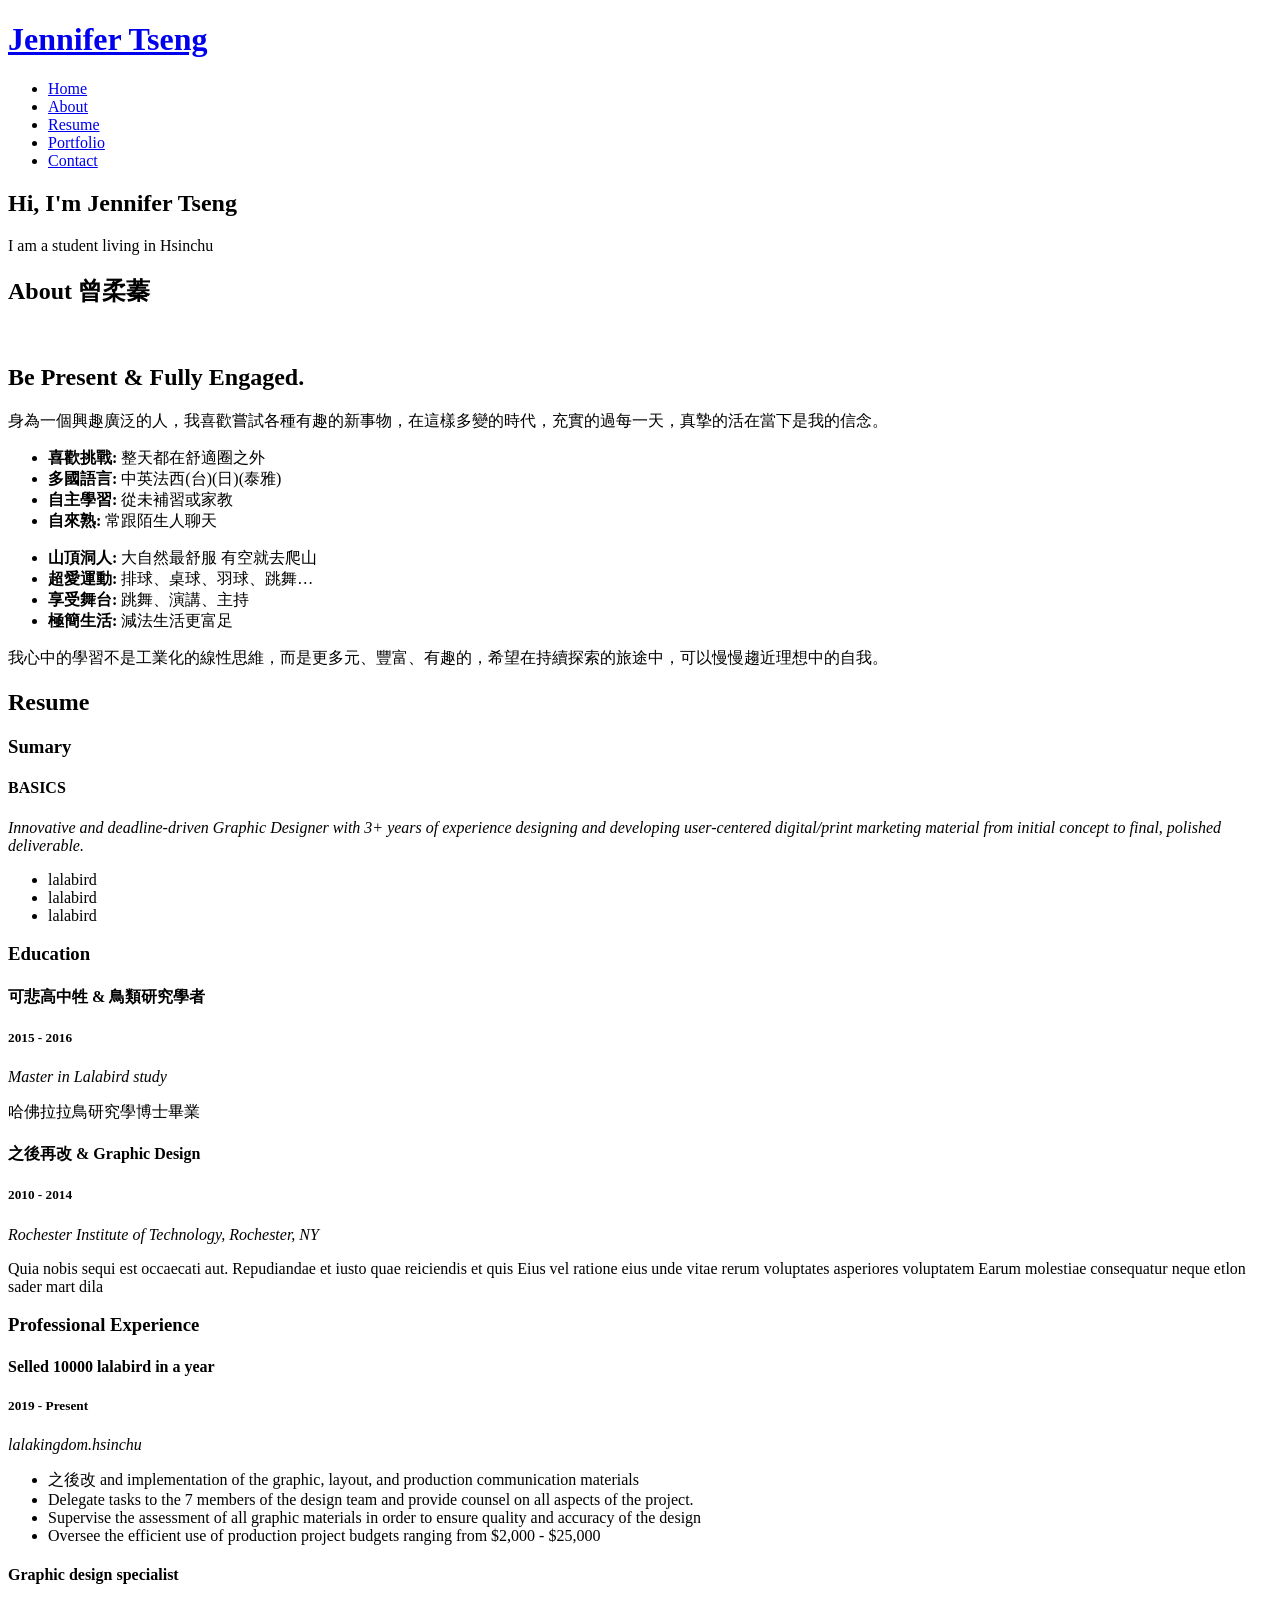
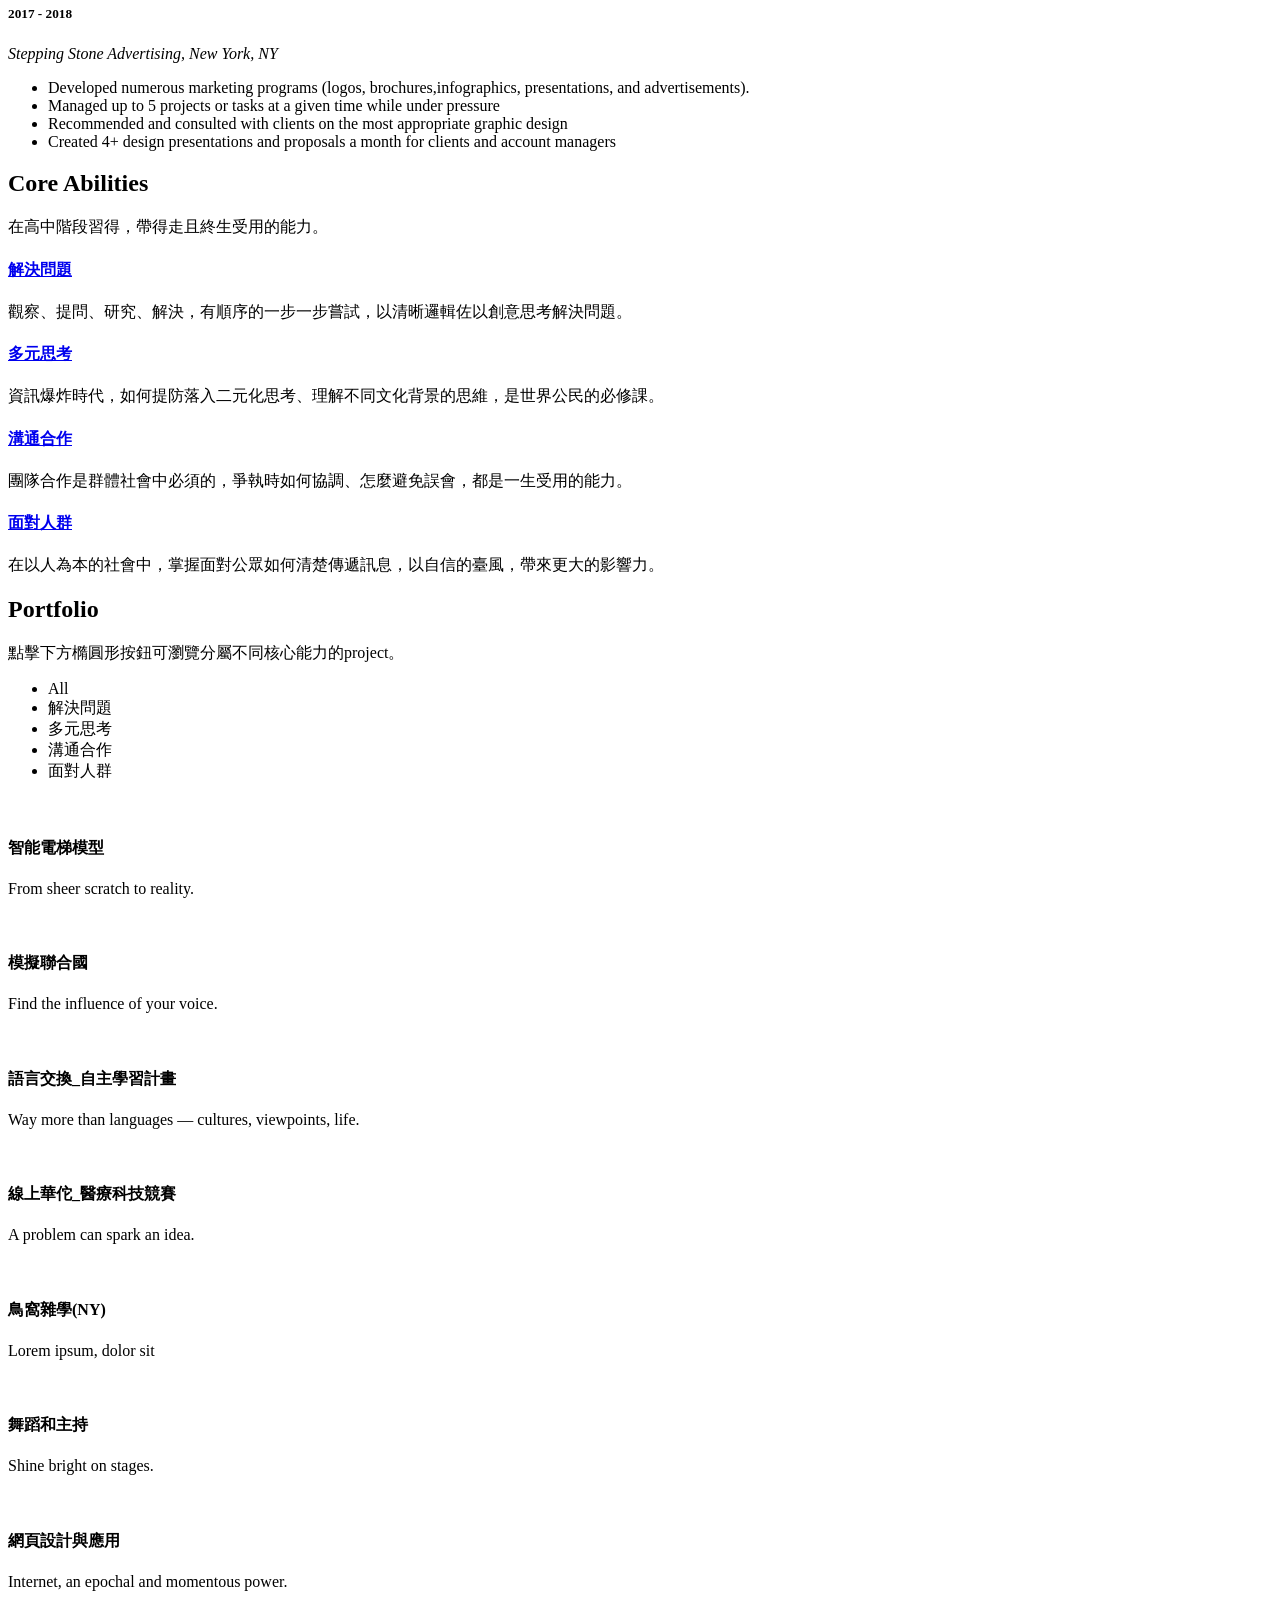
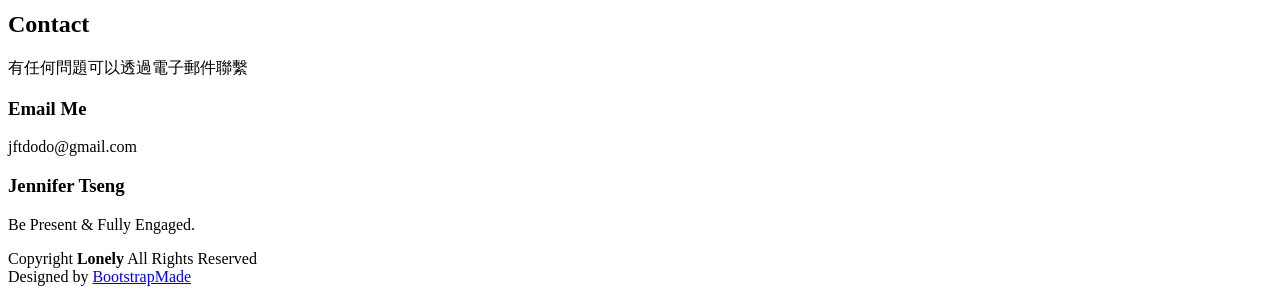
==== jennifer_personal_website/index.html @ ea2605cb "Add files via upload" ====
<!DOCTYPE html>
<html lang="en">

<head>
  <meta charset="utf-8">
  <meta content="width=device-width, initial-scale=1.0" name="viewport">
  <title>Jennifer's Personal Website</title>
  <meta name="description" content="">
  <meta name="keywords" content="">

  <!-- Favicons -->
  <link href="assets/img/favicon.png" rel="icon">
  <link href="assets/img/apple-touch-icon.png" rel="apple-touch-icon">

  <!-- Fonts -->
  <link href="https://fonts.googleapis.com" rel="precon之後改t">
  <link href="https://fonts.gstatic.com" rel="precon之後改t" crossorigin>
  <link href="https://fonts.googleapis.com/css2?family=Roboto:ital,wght@0,100;0,300;0,400;0,500;0,700;0,900;1,100;1,300;1,400;1,500;1,700;1,900&family=Poppins:ital,wght@0,100;0,200;0,300;0,400;0,500;0,600;0,700;0,800;0,900;1,100;1,200;1,300;1,400;1,500;1,600;1,700;1,800;1,900&family=Playfair+Display:ital,wght@0,400;0,500;0,600;0,700;0,800;0,900;1,400;1,500;1,600;1,700;1,800;1,900&display=swap" rel="stylesheet">

  <!-- Vendor CSS Files -->
  <link href="assets/vendor/bootstrap/css/bootstrap.min.css" rel="stylesheet">
  <link href="assets/vendor/bootstrap-icons/bootstrap-icons.css" rel="stylesheet">
  <link href="assets/vendor/aos/aos.css" rel="stylesheet">
  <link href="assets/vendor/glightbox/css/glightbox.min.css" rel="stylesheet">
  <link href="assets/vendor/swiper/swiper-bundle.min.css" rel="stylesheet">

  <!-- Main CSS File -->
  <link href="assets/css/main.css" rel="stylesheet">

  <!-- =======================================================
  * Template Name: Lonely
  * Template URL: https://bootstrapmade.com/free-html-bootstrap-template-lonely/
  * Updated: Aug 07 2024 with Bootstrap v5.3.3
  * Author: BootstrapMade.com
  * License: https://bootstrapmade.com/license/
  ======================================================== -->
</head>

<body class="index-page">

  <header id="header" class="header d-flex align-items-center sticky-top">
    <div class="container-fluid container-xl position-relative d-flex align-items-center justify-content-between">

      <a href="index.html" class="logo d-flex align-items-center">
        <!-- Uncomment the line below if you also wish to use an image logo -->
        <!-- <img src="assets/img/logo.png" alt=""> -->
        <h1 class="sitename">Jennifer Tseng</h1>
      </a>

      <nav id="navmenu" class="navmenu">
        <ul>
          <li><a href="#hero" class="active">Home</a></li>
          <li><a href="#about">About</a></li>
          <li><a href="#resume">Resume</a></li>
          <li><a href="#portfolio">Portfolio</a></li>
          <li><a href="#contact">Contact</a></li>
        </ul>
        <i class="mobile-nav-toggle d-xl-none bi bi-list"></i>
      </nav>

    </div>
  </header>

  <main class="main">

    <!-- Hero Section -->
    <section id="hero" class="hero section dark-background">

      <div class="container text-center" data-aos="fade-up" data-aos-delay="100">
        <h2>Hi, I'm Jennifer Tseng</h2>
        <p>I am a student living in Hsinchu<br></p>
        <a href="#about" class="btn-scroll" title="Scroll Down"><i class="bi bi-chevron-down"></i></a>
      </div>

    </section><!-- /Hero Section -->

    <!-- About Section -->
    <section id="about" class="about section">

      <!-- Section Title -->
      <div class="container section-title" data-aos="fade-up">
        <h2>About 曾柔蓁</h2>
      </div><!-- End Section Title -->

      <div class="container" data-aos="fade-up" data-aos-delay="100">

        <div class="row gy-4 justify-content-center">
          <div class="col-lg-4">
            <img src="assets\img\dance.jpg" class="img-fluid" alt="">
          </div>
          <div class="col-lg-8 content">
            <h2>Be Present &amp; Fully Engaged.</h2>
            <p class="fst-italic py-3">
              身為一個興趣廣泛的人，我喜歡嘗試各種有趣的新事物，在這樣多變的時代，充實的過每一天，真摯的活在當下是我的信念。
            </p>
            <div class="row">
              <div class="col-lg-6">
                <ul>
                  <li><i class="bi bi-chevron-right"></i> <strong>喜歡挑戰:</strong> <span>整天都在舒適圈之外</span></li>
                  <li><i class="bi bi-chevron-right"></i> <strong>多國語言:</strong> <span>中英法西(台)(日)(泰雅)</span></li>
                  <li><i class="bi bi-chevron-right"></i> <strong>自主學習:</strong> <span>從未補習或家教</span></li>
                  <li><i class="bi bi-chevron-right"></i> <strong>自來熟:</strong> <span>常跟陌生人聊天</span></li>
                </ul>
              </div>
              <div class="col-lg-6">
                <ul>
                  <li><i class="bi bi-chevron-right"></i> <strong>山頂洞人:</strong> <span>大自然最舒服 有空就去爬山</span></li>
                  <li><i class="bi bi-chevron-right"></i> <strong>超愛運動:</strong> <span>排球、桌球、羽球、跳舞…</span></li>
                  <li><i class="bi bi-chevron-right"></i> <strong>享受舞台:</strong> <span>跳舞、演講、主持</span></li>
                  <li><i class="bi bi-chevron-right"></i> <strong>極簡生活:</strong> <span>減法生活更富足</span></li>
                </ul>
              </div>
            </div>
            <p class="py-3">
              我心中的學習不是工業化的線性思維，而是更多元、豐富、有趣的，希望在持續探索的旅途中，可以慢慢趨近理想中的自我。
            </p>
          </div>
        </div>

      </div>

    </section><!-- /About Section -->

       
    <!-- Resume Section -->
    <section id="resume" class="resume section light-background">

      <!-- Section Title -->
      <div class="container section-title" data-aos="fade-up">
        <h2>Resume</h2>
      </div><!-- End Section Title -->

      <div class="container">

        <div class="row">

          <div class="col-lg-6" data-aos="fade-up" data-aos-delay="100">
            <h3 class="resume-title">Sumary</h3>

            <div class="resume-item pb-0">
              <h4>BASICS</h4>
              <p><em>Innovative and deadline-driven Graphic Designer with 3+ years of experience designing and developing user-centered digital/print marketing material from initial concept to final, polished deliverable.</em></p>
              <ul>
                <li>lalabird</li>
                <li>lalabird</li>
                <li>lalabird</li>
              </ul>
            </div><!-- Edn Resume Item -->

            <h3 class="resume-title">Education</h3>
            <div class="resume-item">
              <h4>可悲高中牲 &amp; 鳥類研究學者</h4>
              <h5>2015 - 2016</h5>
              <p><em>Master in Lalabird study</em></p>
              <p>哈佛拉拉鳥研究學博士畢業</p>
            </div><!-- Edn Resume Item -->

            <div class="resume-item">
              <h4>之後再改 &amp; Graphic Design</h4>
              <h5>2010 - 2014</h5>
              <p><em>Rochester Institute of Technology, Rochester, NY</em></p>
              <p>Quia nobis sequi est occaecati aut. Repudiandae et iusto quae reiciendis et quis Eius vel ratione eius unde vitae rerum voluptates asperiores voluptatem Earum molestiae consequatur neque etlon sader mart dila</p>
            </div><!-- Edn Resume Item -->

          </div>

          <div class="col-lg-6" data-aos="fade-up" data-aos-delay="200">
            <h3 class="resume-title">Professional Experience</h3>
            <div class="resume-item">
              <h4>Selled 10000 lalabird in a year</h4>
              <h5>2019 - Present</h5>
              <p><em>lalakingdom.hsinchu </em></p>
              <ul>
                <li>之後改 and implementation of the graphic, layout, and production communication materials</li>
                <li>Delegate tasks to the 7 members of the design team and provide counsel on all aspects of the project. </li>
                <li>Supervise the assessment of all graphic materials in order to ensure quality and accuracy of the design</li>
                <li>Oversee the efficient use of production project budgets ranging from $2,000 - $25,000</li>
              </ul>
            </div><!-- Edn Resume Item -->

            <div class="resume-item">
              <h4>Graphic design specialist</h4>
              <h5>2017 - 2018</h5>
              <p><em>Stepping Stone Advertising, New York, NY</em></p>
              <ul>
                <li>Developed numerous marketing programs (logos, brochures,infographics, presentations, and advertisements).</li>
                <li>Managed up to 5 projects or tasks at a given time while under pressure</li>
                <li>Recommended and consulted with clients on the most appropriate graphic design</li>
                <li>Created 4+ design presentations and proposals a month for clients and account managers</li>
              </ul>
            </div><!-- Edn Resume Item -->

          </div>

        </div>

      </div>

    </section><!-- /Resume Section -->

    <!-- Services Section -->
    <section id="services" class="services section">

      <!-- Section Title -->
      <div class="container section-title" data-aos="fade-up">
        <h2>Core Abilities</h2>
        <p>在高中階段習得，帶得走且終生受用的能力。</p>
      </div><!-- End Section Title -->

      <div class="container">

        <div class="row gy-4">

		  <div class="col-xl-3 col-md-6 d-flex" data-aos="fade-up" data-aos-delay="100">
            <div class="service-item position-relative">
              <div class="icon"><i class="bi bi-activity icon"></i></div>
              <h4 class="stretched-link"><a href="#" class="stretched-link">解決問題</a></h4>
              <p>觀察、提問、研究、解決，有順序的一步一步嘗試，以清晰邏輯佐以創意思考解決問題。</p>
            </div>
          </div><!-- End Service Item -->

          <div class="col-xl-3 col-md-6 d-flex" data-aos="fade-up" data-aos-delay="200">
            <div class="service-item position-relative">
              <div class="icon"><i class="bi bi-bounding-box-circles icon"></i></div>
              <h4 class="stretched-link"><a href="#" class="stretched-link">多元思考</a></h4>
              <p>資訊爆炸時代，如何提防落入二元化思考、理解不同文化背景的思維，是世界公民的必修課。</p>
            </div>
          </div><!-- End Service Item -->

          <div class="col-xl-3 col-md-6 d-flex" data-aos="fade-up" data-aos-delay="300">
            <div class="service-item position-relative">
              <div class="icon"><i class="bi bi-calendar4-week icon"></i></div>
              <h4 class="stretched-link"><a href="#" class="stretched-link">溝通合作</a></h4>
              <p>團隊合作是群體社會中必須的，爭執時如何協調、怎麼避免誤會，都是一生受用的能力。</p>
            </div>
          </div><!-- End Service Item -->

          <div class="col-xl-3 col-md-6 d-flex" data-aos="fade-up" data-aos-delay="400">
            <div class="service-item position-relative">
              <div class="icon"><i class="bi bi-broadcast icon"></i></div>
              <h4 class="stretched-link"><a href="#" class="stretched-link">面對人群</a></h4>
              <p>在以人為本的社會中，掌握面對公眾如何清楚傳遞訊息，以自信的臺風，帶來更大的影響力。</p>
            </div>
          </div><!-- End Service Item -->

        </div>

      </div>

    </section><!-- /Services Section -->

    <!-- Portfolio Section -->
    <section id="portfolio" class="portfolio section light-background">

      <!-- Section Title -->
      <div class="container section-title" data-aos="fade-up">
        <h2>Portfolio</h2>
        <p>點擊下方橢圓形按鈕可瀏覽分屬不同核心能力的project。</p>
      </div><!-- End Section Title -->

      <div class="container">

        <div class="isotope-layout" data-default-filter="*" data-layout="masonry" data-sort="original-order">

          <ul class="portfolio-filters isotope-filters" data-aos="fade-up" data-aos-delay="100">
            <li data-filter="*" class="filter-active">All</li>
            <li data-filter=".filter-problemsolving">解決問題</li>
            <li data-filter=".filter-think">多元思考</li>
            <li data-filter=".filter-teamwork">溝通合作</li>
			<li data-filter=".filter-public">面對人群</li>
          </ul><!-- End Portfolio Filters -->

          <div class="row gy-4 isotope-container" data-aos="fade-up" data-aos-delay="200">

            <div class="col-lg-4 col-md-6 portfolio-item isotope-item filter-problemsolving ">
              <img src="assets/img/portfolio/elevatorgrouppic.jpg" class="img-fluid" alt="">
              <div class="portfolio-info">
                <h4>智能電梯模型</h4>
                <p>From sheer scratch to reality.</p>
                <!--<a href="assets/img/portfolio/elevatorgrouppic.jpg" title="App 1" data-gallery="portfolio-gallery-app" class="glightbox preview-link"><i class="bi bi-zoom-in"></i></a> -->
                <a href="portfolio-details%20-%20elevator.html" title="More Details" class="details-link"><i class="bi bi-link-45deg"></i></a>
              </div>
            </div><!-- End Portfolio Item -->

            <div class="col-lg-4 col-md-6 portfolio-item isotope-item filter-think filter-public">
              <img src="assets/img/portfolio/nemunpodium.jpg" class="img-fluid" alt="">
              <div class="portfolio-info">
                <h4>模擬聯合國</h4>
                <p>Find the influence of your voice.</p>
                <!--<a href="assets/img/masonry-portfolio/masonry-portfolio-2.jpg" title="Product 1" data-gallery="portfolio-gallery-product" class="glightbox preview-link"><i class="bi bi-zoom-in"></i></a>-->
                <a href="portfolio-details.html" title="More Details" class="details-link"><i class="bi bi-link-45deg"></i></a>
              </div>
            </div><!-- End Portfolio Item -->

            <div class="col-lg-4 col-md-6 portfolio-item isotope-item filter-think">
              <img src="assets/img/portfolio/languageexchangepicwithadri.jpg" class="img-fluid" alt="">
              <div class="portfolio-info">
                <h4>語言交換_自主學習計畫</h4>
                <p>Way more than languages — cultures, viewpoints, life.</p>
                <!--<a href="assets/img/masonry-portfolio/masonry-portfolio-3.jpg" title="Branding 1" data-gallery="portfolio-gallery-branding" class="glightbox preview-link"><i class="bi bi-zoom-in"></i></a>-->
                <a href="portfolio-details.html" title="More Details" class="details-link"><i class="bi bi-link-45deg"></i></a>
              </div>
            </div><!-- End Portfolio Item -->

            <div class="col-lg-4 col-md-6 portfolio-item isotope-item filter-problemsolving filter-teamwork">
              <img src="assets/img/portfolio/biotechmespeak.png" class="img-fluid" alt="">
              <div class="portfolio-info">
                <h4>線上華佗_醫療科技競賽</h4>
                <p>A problem can spark an idea.</p>
                <!--<a href="assets/img/masonry-portfolio/masonry-portfolio-4.jpg" title="App 2" data-gallery="portfolio-gallery-app" class="glightbox preview-link"><i class="bi bi-zoom-in"></i></a>-->
                <a href="portfolio-details.html" title="More Details" class="details-link"><i class="bi bi-link-45deg"></i></a>
              </div>
            </div><!-- End Portfolio Item -->

            <div class="col-lg-4 col-md-6 portfolio-item isotope-item filter-think">
              <img src="assets/img/portfolio/nestlearnbern.png" class="img-fluid" alt="">
              <div class="portfolio-info">
                <h4>鳥窩雜學(NY)</h4>
                <p>Lorem ipsum, dolor sit</p>
                <!--<a href="assets/img/masonry-portfolio/masonry-portfolio-5.jpg" title="Product 2" data-gallery="portfolio-gallery-product" class="glightbox preview-link"><i class="bi bi-zoom-in"></i></a>-->
                <a href="portfolio-details.html" title="More Details" class="details-link"><i class="bi bi-link-45deg"></i></a>
              </div>
            </div><!-- End Portfolio Item -->

            <div class="col-lg-4 col-md-6 portfolio-item isotope-item filter-teamwork filter-public">
              <img src="assets/img/portfolio/dance.jpg" class="img-fluid" alt="">
              <div class="portfolio-info">
                <h4>舞蹈和主持</h4>
                <p>Shine bright on stages.</p>
                <!--<a href="assets/img/masonry-portfolio/masonry-portfolio-6.jpg" title="Branding 2" data-gallery="portfolio-gallery-branding" class="glightbox preview-link"><i class="bi bi-zoom-in"></i></a>-->
                <a href="portfolio-details.html" title="
				Details" class="details-link"><i class="bi bi-link-45deg"></i></a>
              </div>
            </div><!-- End Portfolio Item -->

            <div class="col-lg-4 col-md-6 portfolio-item isotope-item filter-problemsolving">
              <img src="assets/img/portfolio/webdesign.jpg" class="img-fluid" alt="">
              <div class="portfolio-info">
                <h4>網頁設計與應用</h4>
                <p>Internet, an epochal and momentous power.</p>
                <!--<a href="assets/img/masonry-portfolio/masonry-portfolio-7.jpg" title="App 3" data-gallery="portfolio-gallery-app" class="glightbox preview-link"><i class="bi bi-zoom-in"></i></a>-->
                <a href="portfolio-details.html" title="More Details" class="details-link"><i class="bi bi-link-45deg"></i></a>
              </div>
            </div><!-- End Portfolio Item -->


          </div><!-- End Portfolio Container -->

        </div>

      </div>

    </section><!-- /Portfolio Section -->



    <!-- Contact Section -->
    <section id="contact" class="contact section">

      <!-- Section Title -->
      <div class="container section-title" data-aos="fade-up">
        <h2>Contact</h2>
        <p>有任何問題可以透過電子郵件聯繫</p>
      </div><!-- End Section Title -->

      <div class="container" data-aos="fade" data-aos-delay="100">

        <div class="row gy-4">

          <div class="col-lg-4">
            
            <div class="info-item d-flex" data-aos="fade-up" data-aos-delay="400">
              <i class="bi bi-envelope flex-shrink-0"></i>
              <div>
                <h3>Email Me</h3>
                <p>jftdodo@gmail.com</p>
              </div>
            </div><!-- End Info Item -->

          </div>

          <div class="col-lg-8">
            
          </div><!-- End Contact Form -->

        </div>

      </div>

    </section><!-- /Contact Section -->

  </main>

  <footer id="footer" class="footer light-background">
    <div class="container">
      <h3 class="sitename">Jennifer Tseng</h3>
      <p>Be Present & Fully Engaged.</p>
     
      <div class="container">
        <div class="copyright">
          <span>Copyright</span> <strong class="px-1 sitename">Lonely</strong> <span>All Rights Reserved</span>
        </div>
        <div class="credits">
          <!-- All the links in the footer should remain intact. -->
          <!-- You can delete the links only if you've purchased the pro version. -->
          <!-- Licensing information: https://bootstrapmade.com/license/ -->
          <!-- Purchase the pro version with working PHP/AJAX contact form: [buy-url] -->
          Designed by <a href="https://bootstrapmade.com/">BootstrapMade</a>
        </div>
      </div>
    </div>
  </footer>

  <!-- Scroll Top -->
  <a href="#" id="scroll-top" class="scroll-top d-flex align-items-center justify-content-center"><i class="bi bi-arrow-up-short"></i></a>

  <!-- Preloader -->
  <div id="preloader"></div>

  <!-- Vendor JS Files -->
  <script src="assets/vendor/bootstrap/js/bootstrap.bundle.min.js"></script>
  <script src="assets/vendor/php-email-form/validate.js"></script>
  <script src="assets/vendor/aos/aos.js"></script>
  <script src="assets/vendor/waypoints/noframework.waypoints.js"></script>
  <script src="assets/vendor/glightbox/js/glightbox.min.js"></script>
  <script src="assets/vendor/imagesloaded/imagesloaded.pkgd.min.js"></script>
  <script src="assets/vendor/isotope-layout/isotope.pkgd.min.js"></script>
  <script src="assets/vendor/swiper/swiper-bundle.min.js"></script>

  <!-- Main JS File -->
  <script src="assets/js/main.js"></script>

</body>

</html>
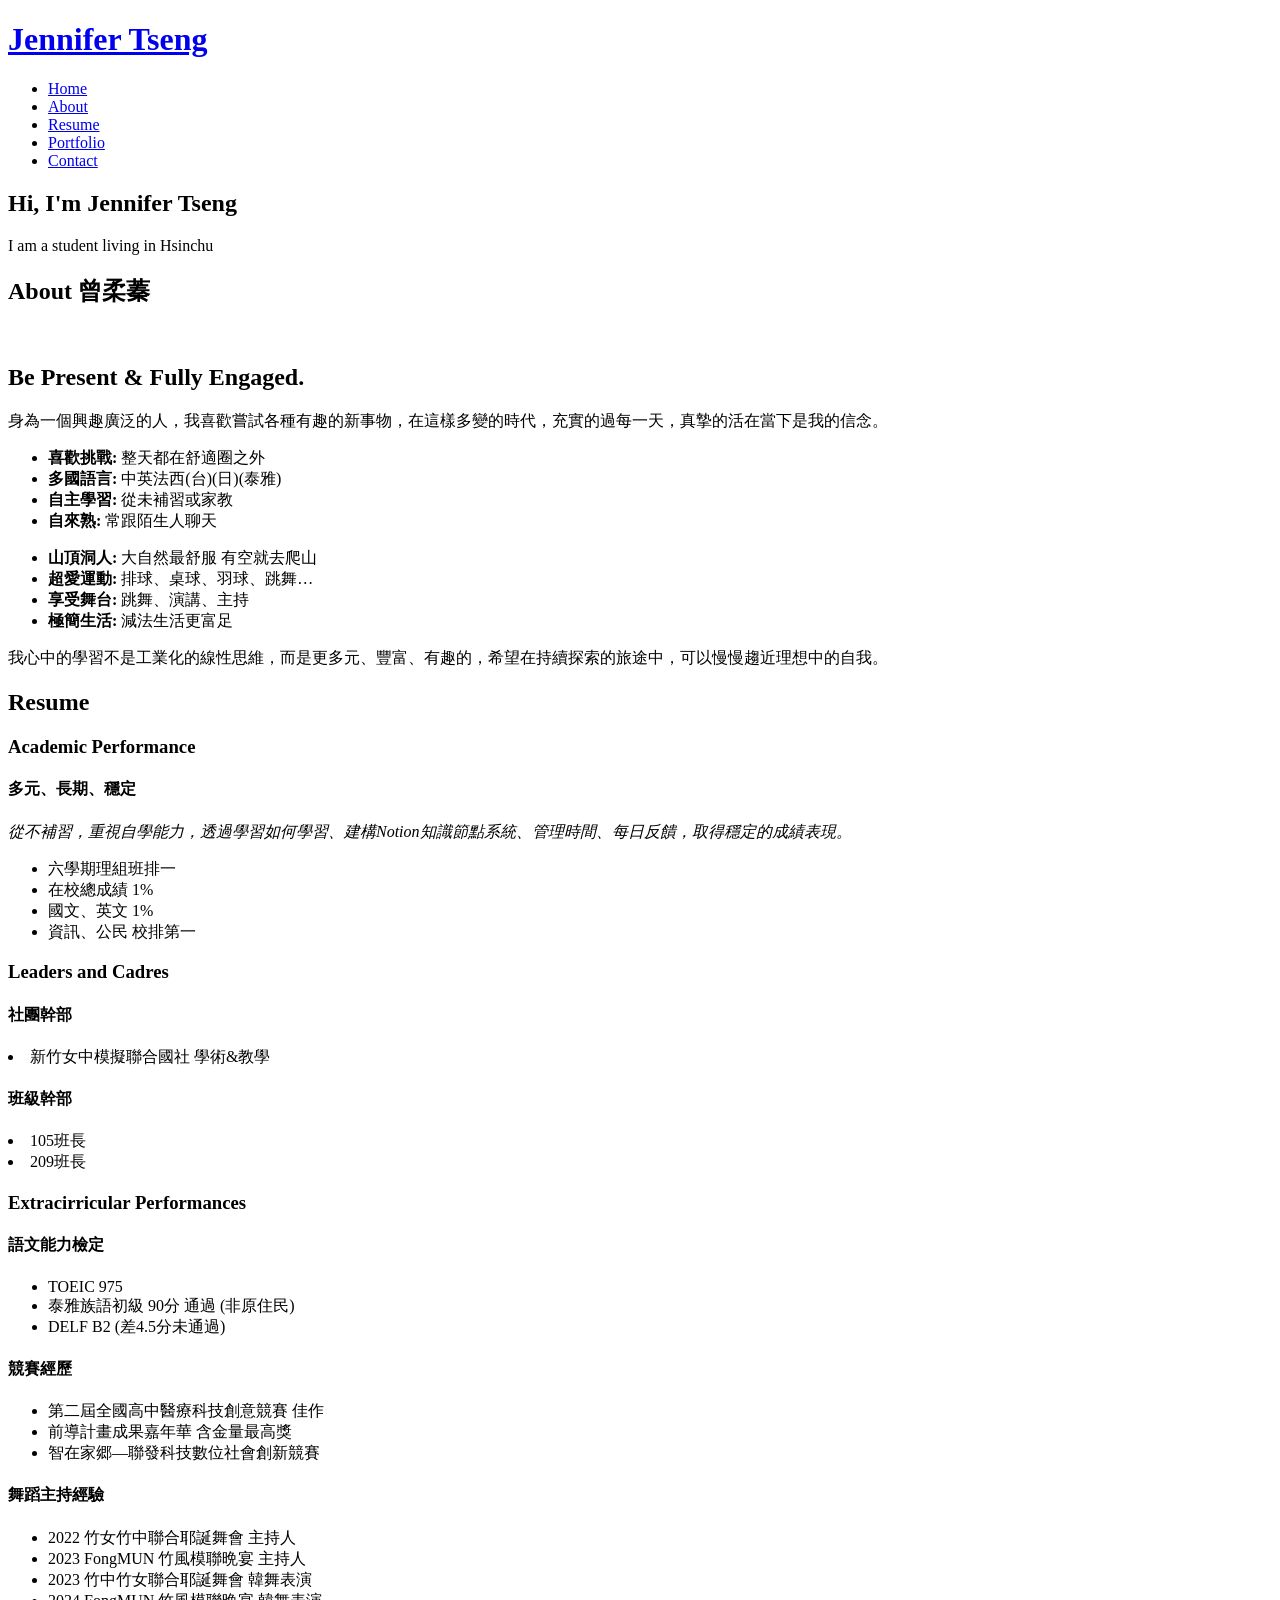
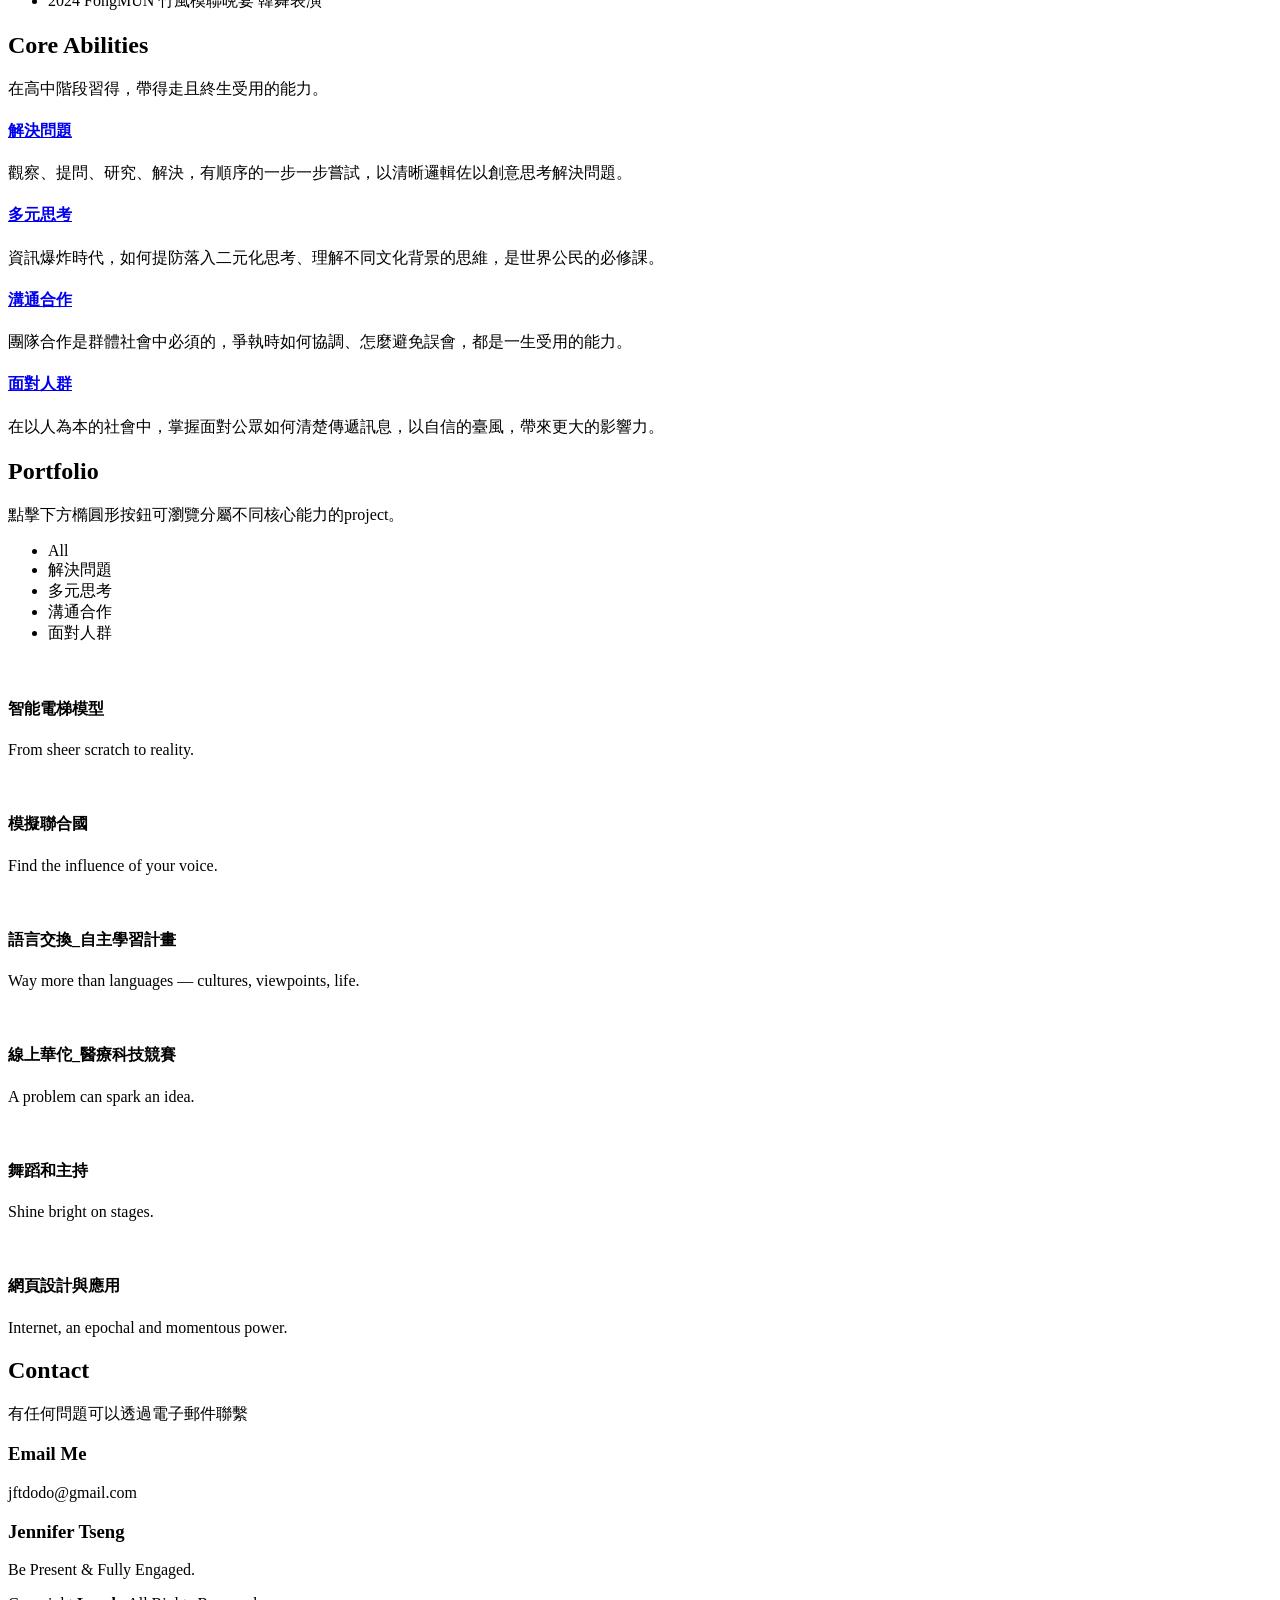
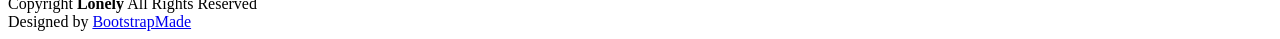
==== commit 9d064728: "Add files via upload" ====
--- a/jennifer_personal_website/index.html
+++ b/jennifer_personal_website/index.html
@@ -135,60 +135,64 @@
         <div class="row">
 
           <div class="col-lg-6" data-aos="fade-up" data-aos-delay="100">
-            <h3 class="resume-title">Sumary</h3>
+            <h3 class="resume-title">Academic Performance</h3>
 
             <div class="resume-item pb-0">
-              <h4>BASICS</h4>
-              <p><em>Innovative and deadline-driven Graphic Designer with 3+ years of experience designing and developing user-centered digital/print marketing material from initial concept to final, polished deliverable.</em></p>
+              <h4>多元、長期、穩定</h4>
+              <p><em>從不補習，重視自學能力，透過學習如何學習、建構Notion知識節點系統、管理時間、每日反饋，取得穩定的成績表現。</em></p>
               <ul>
-                <li>lalabird</li>
-                <li>lalabird</li>
-                <li>lalabird</li>
+                <li>六學期理組班排一</li>
+                <li>在校總成績 1%</li>
+                <li>國文、英文 1%</li>
+				<li>資訊、公民 校排第一</li>
               </ul>
             </div><!-- Edn Resume Item -->
 
-            <h3 class="resume-title">Education</h3>
+            <h3 class="resume-title">Leaders and Cadres</h3>
             <div class="resume-item">
-              <h4>可悲高中牲 &amp; 鳥類研究學者</h4>
-              <h5>2015 - 2016</h5>
-              <p><em>Master in Lalabird study</em></p>
-              <p>哈佛拉拉鳥研究學博士畢業</p>
+              <h4>社團幹部</h4>
+              <li>新竹女中模擬聯合國社 學術&教學</li>
             </div><!-- Edn Resume Item -->
 
             <div class="resume-item">
-              <h4>之後再改 &amp; Graphic Design</h4>
-              <h5>2010 - 2014</h5>
-              <p><em>Rochester Institute of Technology, Rochester, NY</em></p>
-              <p>Quia nobis sequi est occaecati aut. Repudiandae et iusto quae reiciendis et quis Eius vel ratione eius unde vitae rerum voluptates asperiores voluptatem Earum molestiae consequatur neque etlon sader mart dila</p>
+              <h4>班級幹部</h4>
+              <li>105班長</li>
+              <li>209班長</li>
             </div><!-- Edn Resume Item -->
 
           </div>
 
           <div class="col-lg-6" data-aos="fade-up" data-aos-delay="200">
-            <h3 class="resume-title">Professional Experience</h3>
+            <h3 class="resume-title">Extracirricular Performances</h3>
             <div class="resume-item">
-              <h4>Selled 10000 lalabird in a year</h4>
-              <h5>2019 - Present</h5>
-              <p><em>lalakingdom.hsinchu </em></p>
+              <h4>語文能力檢定</h4>       
               <ul>
-                <li>之後改 and implementation of the graphic, layout, and production communication materials</li>
-                <li>Delegate tasks to the 7 members of the design team and provide counsel on all aspects of the project. </li>
-                <li>Supervise the assessment of all graphic materials in order to ensure quality and accuracy of the design</li>
-                <li>Oversee the efficient use of production project budgets ranging from $2,000 - $25,000</li>
+                <li>TOEIC 975</li>
+                <li>泰雅族語初級 90分 通過 (非原住民)</li>
+                <li>DELF B2 (差4.5分未通過)</li>
               </ul>
             </div><!-- Edn Resume Item -->
-
-            <div class="resume-item">
-              <h4>Graphic design specialist</h4>
-              <h5>2017 - 2018</h5>
-              <p><em>Stepping Stone Advertising, New York, NY</em></p>
+			
+			<div class="resume-item">
+              <h4>競賽經歷</h4>       
               <ul>
-                <li>Developed numerous marketing programs (logos, brochures,infographics, presentations, and advertisements).</li>
-                <li>Managed up to 5 projects or tasks at a given time while under pressure</li>
-                <li>Recommended and consulted with clients on the most appropriate graphic design</li>
-                <li>Created 4+ design presentations and proposals a month for clients and account managers</li>
+                <li>第二屆全國高中醫療科技創意競賽 佳作</li>
+                <li>前導計畫成果嘉年華 含金量最高獎</li>
+                <li>智在家郷—聯發科技數位社會創新競賽</li>
               </ul>
             </div><!-- Edn Resume Item -->
+			
+			<div class="resume-item">
+              <h4>舞蹈主持經驗</h4>       
+              <ul>
+                <li>2022 竹女竹中聯合耶誕舞會 主持人</li>
+				<li>2023 FongMUN 竹風模聯晩宴 主持人</li>
+				<li>2023 竹中竹女聯合耶誕舞會 韓舞表演</li>
+				<li>2024 FongMUN 竹風模聯晩宴 韓舞表演</li>
+              </ul>
+            </div><!-- Edn Resume Item -->
+
+            
 
           </div>
 
@@ -288,7 +292,7 @@
                 <h4>模擬聯合國</h4>
                 <p>Find the influence of your voice.</p>
                 <!--<a href="assets/img/masonry-portfolio/masonry-portfolio-2.jpg" title="Product 1" data-gallery="portfolio-gallery-product" class="glightbox preview-link"><i class="bi bi-zoom-in"></i></a>-->
-                <a href="portfolio-details.html" title="More Details" class="details-link"><i class="bi bi-link-45deg"></i></a>
+                <a href="portfolio-details%20-%20mun.html" title="More Details" class="details-link"><i class="bi bi-link-45deg"></i></a>
               </div>
             </div><!-- End Portfolio Item -->
 
@@ -298,7 +302,7 @@
                 <h4>語言交換_自主學習計畫</h4>
                 <p>Way more than languages — cultures, viewpoints, life.</p>
                 <!--<a href="assets/img/masonry-portfolio/masonry-portfolio-3.jpg" title="Branding 1" data-gallery="portfolio-gallery-branding" class="glightbox preview-link"><i class="bi bi-zoom-in"></i></a>-->
-                <a href="portfolio-details.html" title="More Details" class="details-link"><i class="bi bi-link-45deg"></i></a>
+                <a href="portfolio-details%20-%20exchange.html" title="More Details" class="details-link"><i class="bi bi-link-45deg"></i></a>
               </div>
             </div><!-- End Portfolio Item -->
 
@@ -308,19 +312,11 @@
                 <h4>線上華佗_醫療科技競賽</h4>
                 <p>A problem can spark an idea.</p>
                 <!--<a href="assets/img/masonry-portfolio/masonry-portfolio-4.jpg" title="App 2" data-gallery="portfolio-gallery-app" class="glightbox preview-link"><i class="bi bi-zoom-in"></i></a>-->
-                <a href="portfolio-details.html" title="More Details" class="details-link"><i class="bi bi-link-45deg"></i></a>
-              </div>
-            </div><!-- End Portfolio Item -->
-
-            <div class="col-lg-4 col-md-6 portfolio-item isotope-item filter-think">
-              <img src="assets/img/portfolio/nestlearnbern.png" class="img-fluid" alt="">
-              <div class="portfolio-info">
-                <h4>鳥窩雜學(NY)</h4>
-                <p>Lorem ipsum, dolor sit</p>
-                <!--<a href="assets/img/masonry-portfolio/masonry-portfolio-5.jpg" title="Product 2" data-gallery="portfolio-gallery-product" class="glightbox preview-link"><i class="bi bi-zoom-in"></i></a>-->
-                <a href="portfolio-details.html" title="More Details" class="details-link"><i class="bi bi-link-45deg"></i></a>
-              </div>
-            </div><!-- End Portfolio Item -->
+                <a href="portfolio-details%20-%20biotech.html" title="More Details" class="details-link"><i class="bi bi-link-45deg"></i></a>
+              </div>
+            </div><!-- End Portfolio Item -->
+
+            
 
             <div class="col-lg-4 col-md-6 portfolio-item isotope-item filter-teamwork filter-public">
               <img src="assets/img/portfolio/dance.jpg" class="img-fluid" alt="">
@@ -328,7 +324,7 @@
                 <h4>舞蹈和主持</h4>
                 <p>Shine bright on stages.</p>
                 <!--<a href="assets/img/masonry-portfolio/masonry-portfolio-6.jpg" title="Branding 2" data-gallery="portfolio-gallery-branding" class="glightbox preview-link"><i class="bi bi-zoom-in"></i></a>-->
-                <a href="portfolio-details.html" title="
+                <a href="portfolio-details%20-%20stage.html" title="
 				Details" class="details-link"><i class="bi bi-link-45deg"></i></a>
               </div>
             </div><!-- End Portfolio Item -->
@@ -339,7 +335,7 @@
                 <h4>網頁設計與應用</h4>
                 <p>Internet, an epochal and momentous power.</p>
                 <!--<a href="assets/img/masonry-portfolio/masonry-portfolio-7.jpg" title="App 3" data-gallery="portfolio-gallery-app" class="glightbox preview-link"><i class="bi bi-zoom-in"></i></a>-->
-                <a href="portfolio-details.html" title="More Details" class="details-link"><i class="bi bi-link-45deg"></i></a>
+                <a href="portfolio-details%20-%20web.html" title="More Details" class="details-link"><i class="bi bi-link-45deg"></i></a>
               </div>
             </div><!-- End Portfolio Item -->
 
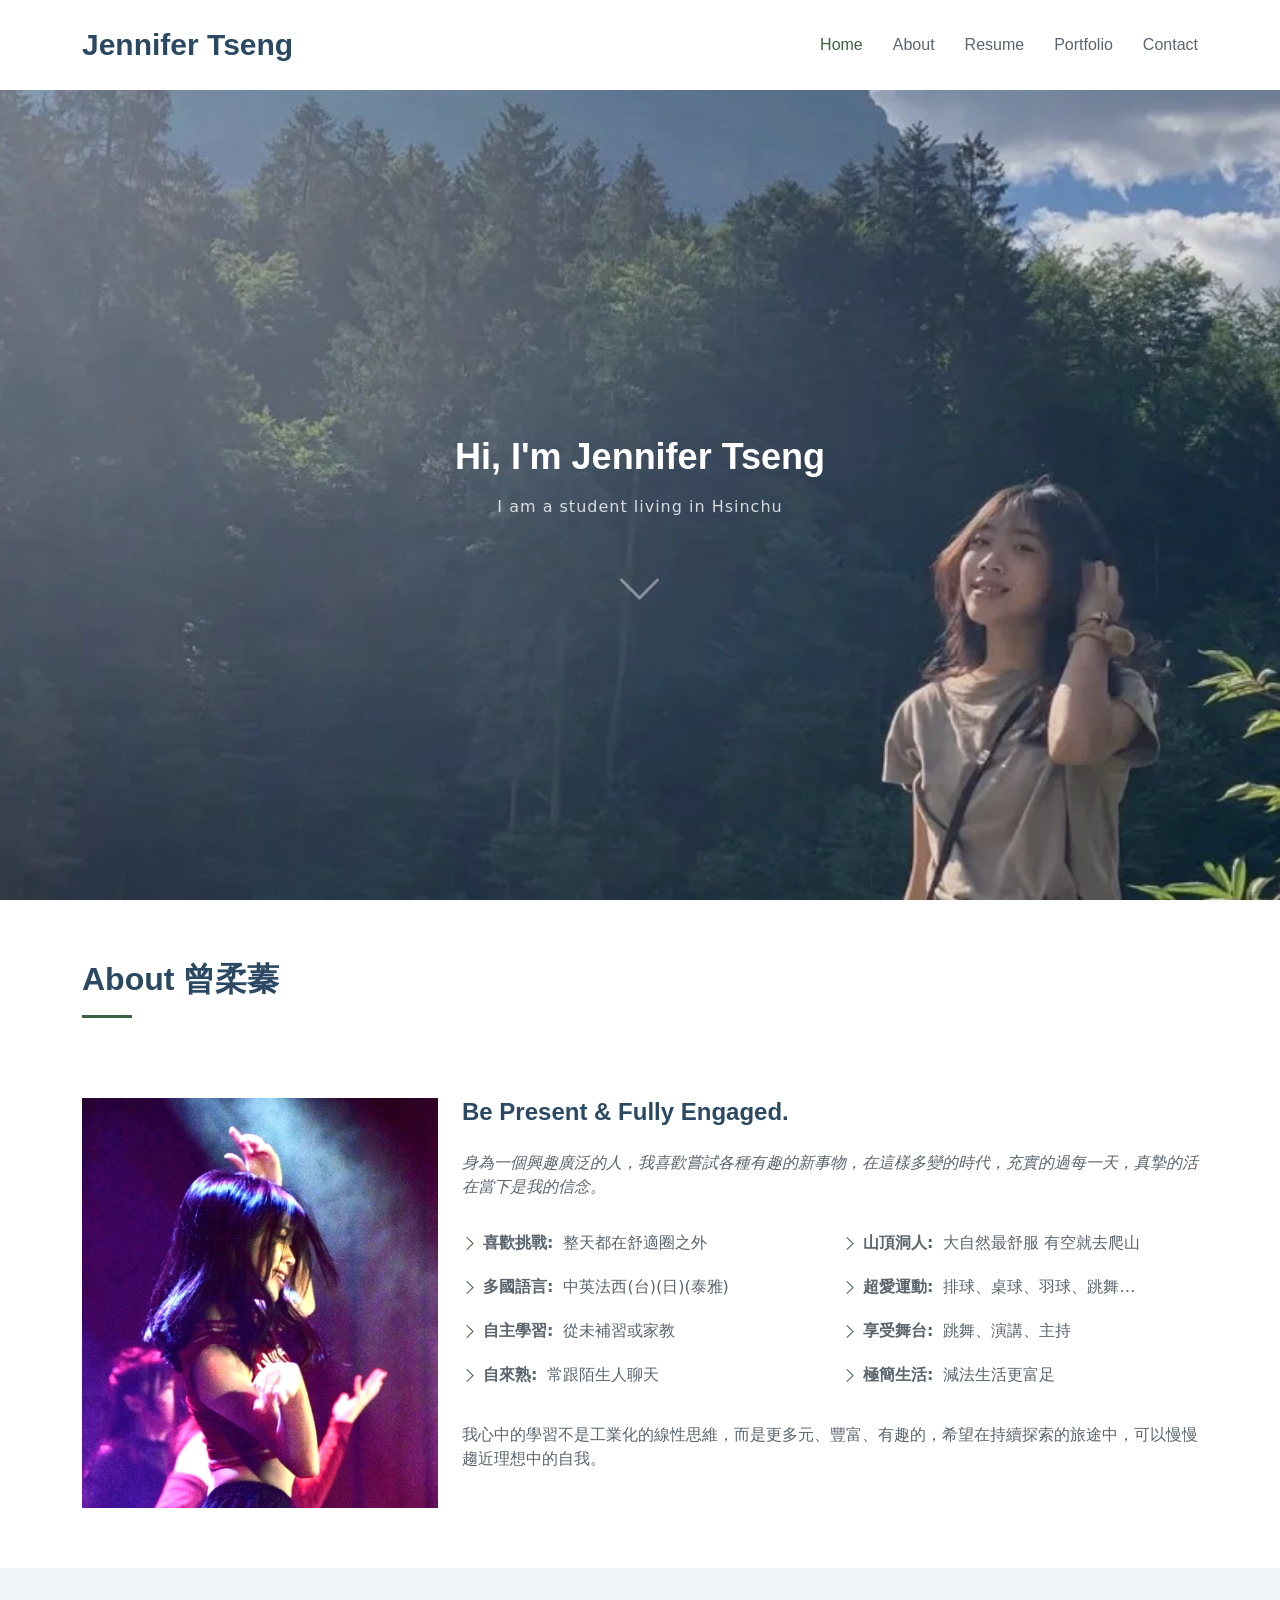
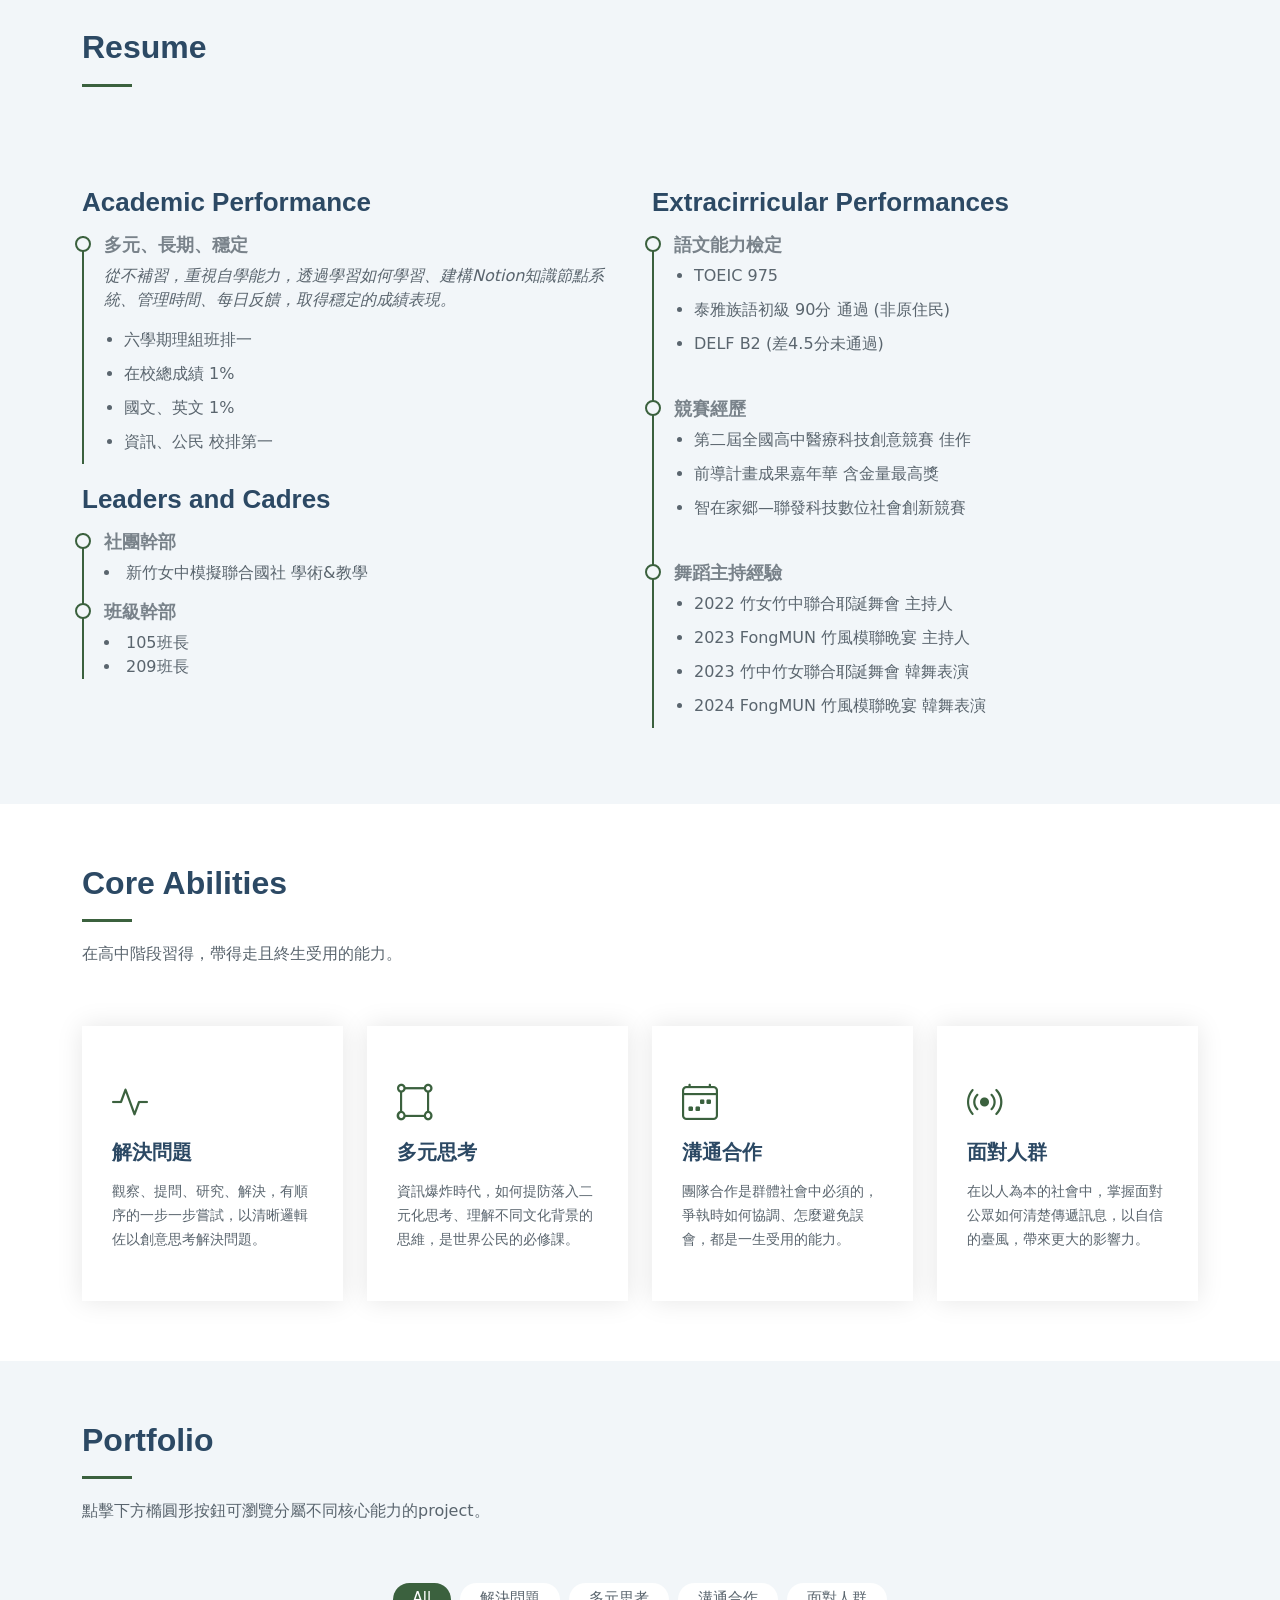
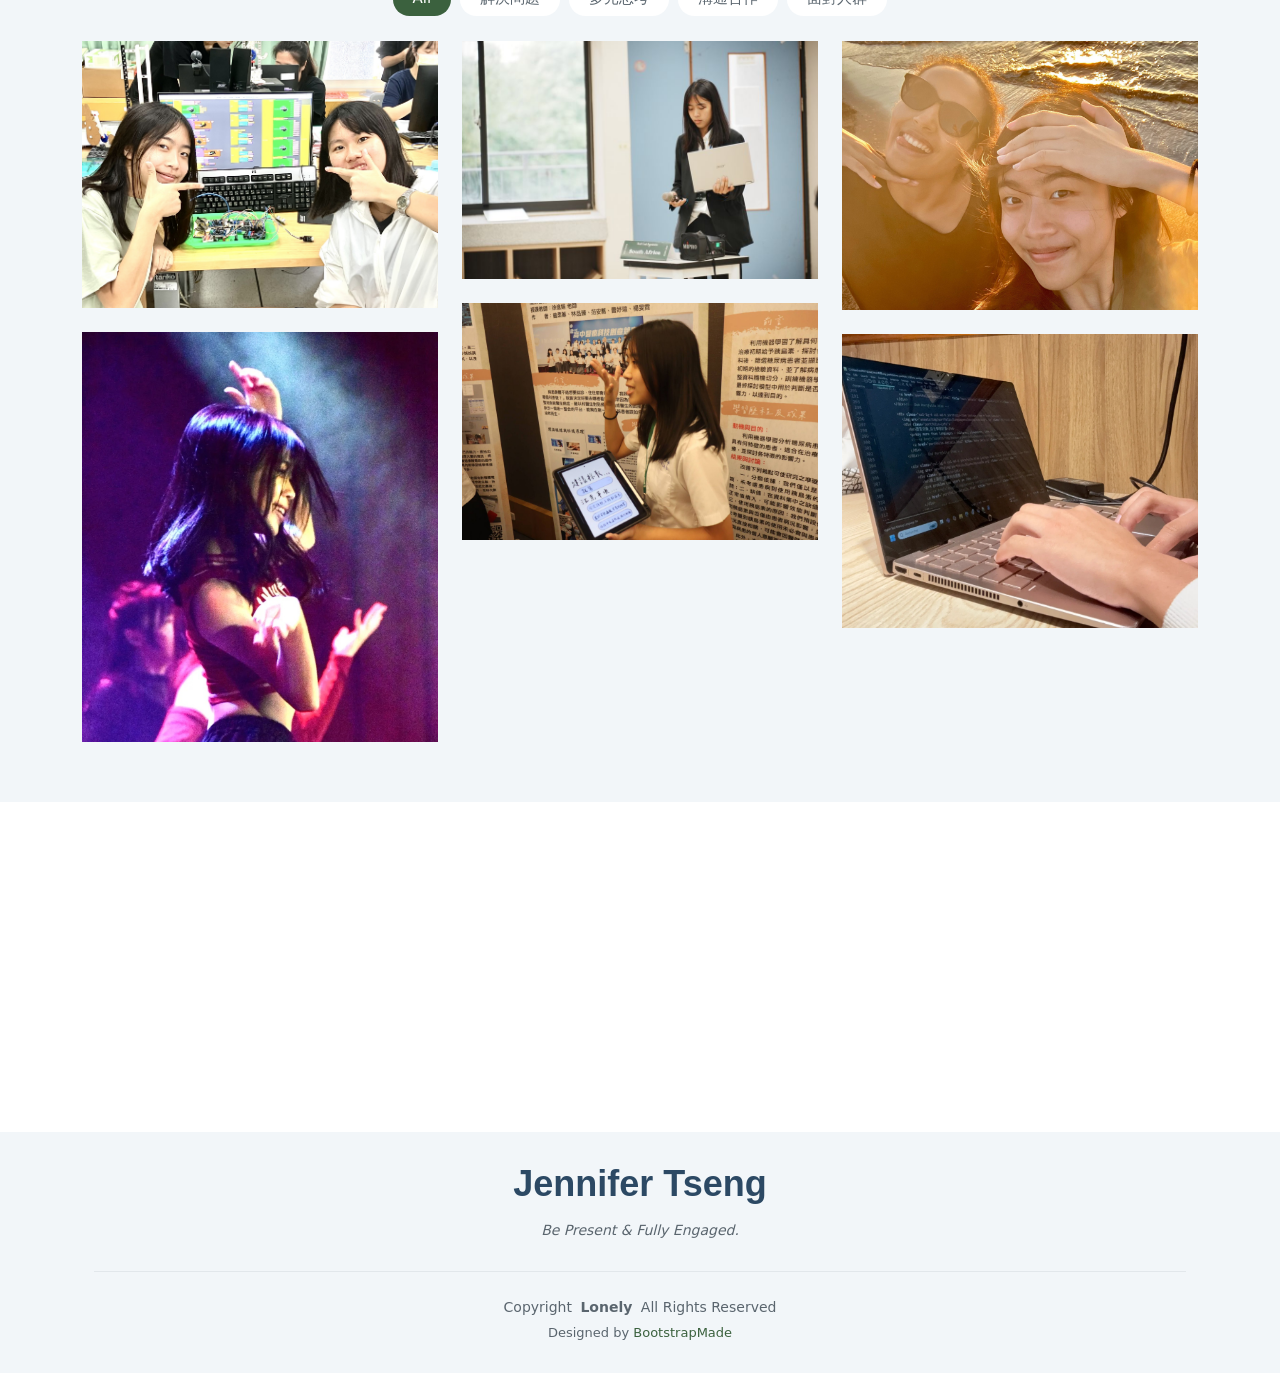
==== commit 0ae9b060: "Update index.html" ====
--- a/jennifer_personal_website/index.html
+++ b/jennifer_personal_website/index.html
@@ -287,7 +287,7 @@
             </div><!-- End Portfolio Item -->
 
             <div class="col-lg-4 col-md-6 portfolio-item isotope-item filter-think filter-public">
-              <img src="assets/img/portfolio/nemunpodium.jpg" class="img-fluid" alt="">
+              <img src="assets/img/portfolio/nemunpodium.JPG" class="img-fluid" alt="">
               <div class="portfolio-info">
                 <h4>模擬聯合國</h4>
                 <p>Find the influence of your voice.</p>
@@ -428,4 +428,4 @@
 
 </body>
 
-</html>+</html>
--- a/jennifer_personal_website/assets/css/main.css
+++ b/jennifer_personal_website/assets/css/main.css
@@ -0,0 +1,1312 @@
+/**
+* Template Name: Lonely
+* Template URL: https://bootstrapmade.com/free-html-bootstrap-template-lonely/
+* Updated: Aug 07 2024 with Bootstrap v5.3.3
+* Author: BootstrapMade.com
+* License: https://bootstrapmade.com/license/
+*/
+
+/*--------------------------------------------------------------
+# Font & Color Variables
+# Help: https://bootstrapmade.com/color-system/
+--------------------------------------------------------------*/
+/* Fonts */
+:root {
+  --default-font: "Roboto",  system-ui, -apple-system, "Segoe UI", Roboto, "Helvetica Neue", Arial, "Noto Sans", "Liberation Sans", sans-serif, "Apple Color Emoji", "Segoe UI Emoji", "Segoe UI Symbol", "Noto Color Emoji";
+  --heading-font: "Playfair Display",  sans-serif;
+  --nav-font: "Poppins",  sans-serif;
+}
+
+/* Global Colors - The following color variables are used throughout the website. Updating them here will change the color scheme of the entire website */
+:root { 
+  --background-color: #ffffff; /* Background color for the entire website, including individual sections */
+  --default-color: #5a656e; /* Default color used for the majority of the text content across the entire website */
+  --heading-color: #2c4964; /* Color for headings, subheadings and title throughout the website */
+  --accent-color: #3b613e; /* Accent color that represents your brand on the website. It's used for buttons, links, and other elements that need to stand out */
+  --surface-color: #ffffff; /* The surface color is used as a background of boxed elements within sections, such as cards, icon boxes, or other elements that require a visual separation from the global background. */
+  --contrast-color: #ffffff; /* Contrast color for text, ensuring readability against backgrounds of accent, heading, or default colors. */
+}
+
+/* Nav Menu Colors - The following color variables are used specifically for the navigation menu. They are separate from the global colors to allow for more customization options */
+:root {
+  --nav-color: #5a656e;  /* The default color of the main navmenu links */
+  --nav-hover-color: #3b613e; /* Applied to main navmenu links when they are hovered over or active */
+  --nav-mobile-background-color: #ffffff; /* Used as the background color for mobile navigation menu */
+  --nav-dropdown-background-color: #ffffff; /* Used as the background color for dropdown items that appear when hovering over primary navigation items */
+  --nav-dropdown-color: #5a656e; /* Used for navigation links of the dropdown items in the navigation menu. */
+  --nav-dropdown-hover-color: #3b613e; /* Similar to --nav-hover-color, this color is applied to dropdown navigation links when they are hovered over. */
+}
+
+/* Color Presets - These classes override global colors when applied to any section or element, providing reuse of the sam color scheme. */
+
+.light-background {
+  --background-color: #f2f6f9;
+  --surface-color: #ffffff;
+}
+
+.dark-background {
+  --background-color: #060606;
+  --default-color: #ffffff;
+  --heading-color: #ffffff;
+  --surface-color: #252525;
+  --contrast-color: #ffffff;
+}
+
+/* Smooth scroll */
+:root {
+  scroll-behavior: smooth;
+}
+
+/*--------------------------------------------------------------
+# General Styling & Shared Classes
+--------------------------------------------------------------*/
+body {
+  color: var(--default-color);
+  background-color: var(--background-color);
+  font-family: var(--default-font);
+}
+
+a {
+  color: var(--accent-color);
+  text-decoration: none;
+  transition: 0.3s;
+}
+
+a:hover {
+  color: color-mix(in srgb, var(--accent-color), transparent 25%);
+  text-decoration: none;
+}
+
+h1,
+h2,
+h3,
+h4,
+h5,
+h6 {
+  color: var(--heading-color);
+  font-family: var(--heading-font);
+}
+
+/* PHP Email Form Messages
+------------------------------*/
+.php-email-form .error-message {
+  display: none;
+  background: #df1529;
+  color: #ffffff;
+  text-align: left;
+  padding: 15px;
+  margin-bottom: 24px;
+  font-weight: 600;
+}
+
+.php-email-form .sent-message {
+  display: none;
+  color: #ffffff;
+  background: #059652;
+  text-align: center;
+  padding: 15px;
+  margin-bottom: 24px;
+  font-weight: 600;
+}
+
+.php-email-form .loading {
+  display: none;
+  background: var(--surface-color);
+  text-align: center;
+  padding: 15px;
+  margin-bottom: 24px;
+}
+
+.php-email-form .loading:before {
+  content: "";
+  display: inline-block;
+  border-radius: 50%;
+  width: 24px;
+  height: 24px;
+  margin: 0 10px -6px 0;
+  border: 3px solid var(--accent-color);
+  border-top-color: var(--surface-color);
+  animation: php-email-form-loading 1s linear infinite;
+}
+
+@keyframes php-email-form-loading {
+  0% {
+    transform: rotate(0deg);
+  }
+
+  100% {
+    transform: rotate(360deg);
+  }
+}
+
+/*--------------------------------------------------------------
+# Global Header
+--------------------------------------------------------------*/
+.header {
+  color: var(--default-color);
+  background-color: var(--background-color);
+  padding: 15px 0;
+  transition: all 0.5s;
+  z-index: 997;
+}
+
+.header .logo {
+  line-height: 1;
+}
+
+.header .logo img {
+  max-height: 32px;
+  margin-right: 8px;
+}
+
+.header .logo h1 {
+  font-size: 30px;
+  margin: 0;
+  font-weight: 700;
+  color: var(--heading-color);
+}
+
+.scrolled .header {
+  box-shadow: 0px 0 18px rgba(0, 0, 0, 0.1);
+}
+
+/*--------------------------------------------------------------
+# Navigation Menu
+--------------------------------------------------------------*/
+/* Navmenu - Desktop */
+@media (min-width: 1200px) {
+  .navmenu {
+    padding: 0;
+  }
+
+  .navmenu ul {
+    margin: 0;
+    padding: 0;
+    display: flex;
+    list-style: none;
+    align-items: center;
+  }
+
+  .navmenu li {
+    position: relative;
+  }
+
+  .navmenu a,
+  .navmenu a:focus {
+    color: var(--nav-color);
+    padding: 18px 15px;
+    font-size: 16px;
+    font-family: var(--nav-font);
+    font-weight: 400;
+    display: flex;
+    align-items: center;
+    justify-content: space-between;
+    white-space: nowrap;
+    transition: 0.3s;
+  }
+
+  .navmenu a i,
+  .navmenu a:focus i {
+    font-size: 12px;
+    line-height: 0;
+    margin-left: 5px;
+    transition: 0.3s;
+  }
+
+  .navmenu li:last-child a {
+    padding-right: 0;
+  }
+
+  .navmenu li:hover>a,
+  .navmenu .active,
+  .navmenu .active:focus {
+    color: var(--nav-hover-color);
+  }
+
+  .navmenu .dropdown ul {
+    margin: 0;
+    padding: 10px 0;
+    background: var(--nav-dropdown-background-color);
+    display: block;
+    position: absolute;
+    visibility: hidden;
+    left: 14px;
+    top: 130%;
+    opacity: 0;
+    transition: 0.3s;
+    border-radius: 4px;
+    z-index: 99;
+    box-shadow: 0px 0px 30px rgba(0, 0, 0, 0.1);
+  }
+
+  .navmenu .dropdown ul li {
+    min-width: 200px;
+  }
+
+  .navmenu .dropdown ul a {
+    padding: 10px 20px;
+    font-size: 15px;
+    text-transform: none;
+    color: var(--nav-dropdown-color);
+  }
+
+  .navmenu .dropdown ul a i {
+    font-size: 12px;
+  }
+
+  .navmenu .dropdown ul a:hover,
+  .navmenu .dropdown ul .active:hover,
+  .navmenu .dropdown ul li:hover>a {
+    color: var(--nav-dropdown-hover-color);
+  }
+
+  .navmenu .dropdown:hover>ul {
+    opacity: 1;
+    top: 100%;
+    visibility: visible;
+  }
+
+  .navmenu .dropdown .dropdown ul {
+    top: 0;
+    left: -90%;
+    visibility: hidden;
+  }
+
+  .navmenu .dropdown .dropdown:hover>ul {
+    opacity: 1;
+    top: 0;
+    left: -100%;
+    visibility: visible;
+  }
+}
+
+/* Navmenu - Mobile */
+@media (max-width: 1199px) {
+  .mobile-nav-toggle {
+    color: var(--nav-color);
+    font-size: 28px;
+    line-height: 0;
+    margin-right: 10px;
+    cursor: pointer;
+    transition: color 0.3s;
+  }
+
+  .navmenu {
+    padding: 0;
+    z-index: 9997;
+  }
+
+  .navmenu ul {
+    display: none;
+    list-style: none;
+    position: absolute;
+    inset: 60px 20px 20px 20px;
+    padding: 10px 0;
+    margin: 0;
+    border-radius: 6px;
+    background-color: var(--nav-mobile-background-color);
+    overflow-y: auto;
+    transition: 0.3s;
+    z-index: 9998;
+    box-shadow: 0px 0px 30px rgba(0, 0, 0, 0.1);
+  }
+
+  .navmenu a,
+  .navmenu a:focus {
+    color: var(--nav-dropdown-color);
+    padding: 10px 20px;
+    font-family: var(--nav-font);
+    font-size: 17px;
+    font-weight: 500;
+    display: flex;
+    align-items: center;
+    justify-content: space-between;
+    white-space: nowrap;
+    transition: 0.3s;
+  }
+
+  .navmenu a i,
+  .navmenu a:focus i {
+    font-size: 12px;
+    line-height: 0;
+    margin-left: 5px;
+    width: 30px;
+    height: 30px;
+    display: flex;
+    align-items: center;
+    justify-content: center;
+    border-radius: 50%;
+    transition: 0.3s;
+    background-color: color-mix(in srgb, var(--accent-color), transparent 90%);
+  }
+
+  .navmenu a i:hover,
+  .navmenu a:focus i:hover {
+    background-color: var(--accent-color);
+    color: var(--contrast-color);
+  }
+
+  .navmenu a:hover,
+  .navmenu .active,
+  .navmenu .active:focus {
+    color: var(--nav-dropdown-hover-color);
+  }
+
+  .navmenu .active i,
+  .navmenu .active:focus i {
+    background-color: var(--accent-color);
+    color: var(--contrast-color);
+    transform: rotate(180deg);
+  }
+
+  .navmenu .dropdown ul {
+    position: static;
+    display: none;
+    z-index: 99;
+    padding: 10px 0;
+    margin: 10px 20px;
+    background-color: var(--nav-dropdown-background-color);
+    border: 1px solid color-mix(in srgb, var(--default-color), transparent 90%);
+    box-shadow: none;
+    transition: all 0.5s ease-in-out;
+  }
+
+  .navmenu .dropdown ul ul {
+    background-color: rgba(33, 37, 41, 0.1);
+  }
+
+  .navmenu .dropdown>.dropdown-active {
+    display: block;
+    background-color: rgba(33, 37, 41, 0.03);
+  }
+
+  .mobile-nav-active {
+    overflow: hidden;
+  }
+
+  .mobile-nav-active .mobile-nav-toggle {
+    color: #fff;
+    position: absolute;
+    font-size: 32px;
+    top: 15px;
+    right: 15px;
+    margin-right: 0;
+    z-index: 9999;
+  }
+
+  .mobile-nav-active .navmenu {
+    position: fixed;
+    overflow: hidden;
+    inset: 0;
+    background: rgba(33, 37, 41, 0.8);
+    transition: 0.3s;
+  }
+
+  .mobile-nav-active .navmenu>ul {
+    display: block;
+  }
+}
+
+/*--------------------------------------------------------------
+# Global Footer
+--------------------------------------------------------------*/
+.footer {
+  color: var(--default-color);
+  background-color: var(--background-color);
+  font-size: 14px;
+  text-align: center;
+  padding: 30px 0;
+  position: relative;
+}
+
+.footer h3 {
+  font-size: 36px;
+  font-weight: 700;
+  position: relative;
+  padding: 0;
+  margin: 0 0 15px 0;
+}
+
+.footer p {
+  font-size: 15;
+  font-style: italic;
+  padding: 0;
+  margin: 0 0 30px 0;
+}
+
+.footer .social-links {
+  margin: 0 0 30px 0;
+}
+
+.footer .social-links a {
+  font-size: 16px;
+  display: flex;
+  align-items: center;
+  justify-content: center;
+  background: var(--accent-color);
+  color: var(--contrast-color);
+  line-height: 1;
+  margin: 0 4px;
+  border-radius: 50%;
+  text-align: center;
+  width: 36px;
+  height: 36px;
+  transition: 0.3s;
+}
+
+.footer .social-links a:hover {
+  background: color-mix(in srgb, var(--accent-color), transparent 20%);
+  text-decoration: none;
+}
+
+.footer .copyright {
+  padding-top: 25px;
+  border-top: 1px solid color-mix(in srgb, var(--default-color), transparent 90%);
+}
+
+.footer .credits {
+  font-size: 13px;
+  padding-top: 5px;
+}
+
+/*--------------------------------------------------------------
+# Preloader
+--------------------------------------------------------------*/
+#preloader {
+  position: fixed;
+  inset: 0;
+  z-index: 999999;
+  overflow: hidden;
+  background: var(--background-color);
+  transition: all 0.6s ease-out;
+}
+
+#preloader:before {
+  content: "";
+  position: fixed;
+  top: calc(50% - 30px);
+  left: calc(50% - 30px);
+  border: 6px solid #ffffff;
+  border-color: var(--accent-color) transparent var(--accent-color) transparent;
+  border-radius: 50%;
+  width: 60px;
+  height: 60px;
+  animation: animate-preloader 1.5s linear infinite;
+}
+
+@keyframes animate-preloader {
+  0% {
+    transform: rotate(0deg);
+  }
+
+  100% {
+    transform: rotate(360deg);
+  }
+}
+
+/*--------------------------------------------------------------
+# Scroll Top Button
+--------------------------------------------------------------*/
+.scroll-top {
+  position: fixed;
+  visibility: hidden;
+  opacity: 0;
+  right: 15px;
+  bottom: 15px;
+  z-index: 99999;
+  background-color: var(--accent-color);
+  width: 40px;
+  height: 40px;
+  border-radius: 4px;
+  transition: all 0.4s;
+}
+
+.scroll-top i {
+  font-size: 24px;
+  color: var(--contrast-color);
+  line-height: 0;
+}
+
+.scroll-top:hover {
+  background-color: color-mix(in srgb, var(--accent-color), transparent 20%);
+  color: var(--contrast-color);
+}
+
+.scroll-top.active {
+  visibility: visible;
+  opacity: 1;
+}
+
+/*--------------------------------------------------------------
+# Disable aos animation delay on mobile devices
+--------------------------------------------------------------*/
+@media screen and (max-width: 768px) {
+  [data-aos-delay] {
+    transition-delay: 0 !important;
+  }
+}
+
+/*--------------------------------------------------------------
+# Global Page Titles & Breadcrumbs
+--------------------------------------------------------------*/
+.page-title {
+  color: var(--default-color);
+  background-color: var(--background-color);
+  padding: 25px 0;
+  position: relative;
+}
+
+.page-title h1 {
+  font-size: 24px;
+  font-weight: 700;
+}
+
+.page-title .breadcrumbs ol {
+  display: flex;
+  flex-wrap: wrap;
+  list-style: none;
+  padding: 0;
+  margin: 0;
+  font-size: 14px;
+  font-weight: 400;
+}
+
+.page-title .breadcrumbs ol li+li {
+  padding-left: 10px;
+}
+
+.page-title .breadcrumbs ol li+li::before {
+  content: "/";
+  display: inline-block;
+  padding-right: 10px;
+  color: color-mix(in srgb, var(--default-color), transparent 70%);
+}
+
+/*--------------------------------------------------------------
+# Global Sections
+--------------------------------------------------------------*/
+section,
+.section {
+  color: var(--default-color);
+  background-color: var(--background-color);
+  padding: 60px 0;
+  scroll-margin-top: 90px;
+  overflow: clip;
+}
+
+@media (max-width: 1199px) {
+
+  section,
+  .section {
+    scroll-margin-top: 66px;
+  }
+}
+
+/*--------------------------------------------------------------
+# Global Section Titles
+--------------------------------------------------------------*/
+.section-title {
+  padding-bottom: 60px;
+  position: relative;
+}
+
+.section-title h2 {
+  font-size: 32px;
+  font-weight: 700;
+  margin-bottom: 20px;
+  padding-bottom: 20px;
+  position: relative;
+}
+
+.section-title h2:after {
+  content: "";
+  position: absolute;
+  display: block;
+  width: 50px;
+  height: 3px;
+  background: var(--accent-color);
+  left: 0;
+  right: 0;
+  bottom: 0;
+}
+
+.section-title p {
+  margin-bottom: 0;
+}
+
+/*--------------------------------------------------------------
+# Hero Section
+--------------------------------------------------------------*/
+.hero {
+  background: url(../img/bigfirstpic3.jpg) top center no-repeat;
+  background-size: cover;
+  width: 100%;
+  min-height: 90vh;
+  position: relative;
+  padding: 120px 0 60px 0;
+  display: flex;
+  align-items: center;
+  justify-content: center;
+}
+
+.hero:before {
+  content: "";
+  background: color-mix(in srgb, var(--background-color), transparent 90%);
+  position: absolute;
+  inset: 0;
+  z-index: 2;
+}
+
+.hero img {
+  position: absolute;
+  inset: 0;
+  display: block;
+  width: 100%;
+  height: 100%;
+  object-fit: cover;
+  z-index: 1;
+}
+
+.hero .container {
+  position: relative;
+  z-index: 3;
+}
+
+.hero h2 {
+  margin: 0;
+  font-size: 36px;
+  font-weight: 700;
+  line-height: 56px;
+}
+
+.hero p {
+  color: color-mix(in srgb, var(--default-color), transparent 20%);
+  margin: 10px 0 0 0;
+  font-size: 16px;
+  font-weight: 500;
+  letter-spacing: 1px;
+}
+
+@media (max-width: 640px) {
+  .hero h1 {
+    font-size: 30px;
+    line-height: 36px;
+  }
+}
+
+.hero .btn-scroll {
+  transition: 0.4s;
+  color: color-mix(in srgb, var(--default-color), transparent 60%);
+  display: block;
+  margin-top: 30px;
+  animation: btn-up-down 1s ease-in-out infinite alternate-reverse both;
+}
+
+.hero .btn-scroll i {
+  font-size: 48px;
+}
+
+.hero .btn-scroll:hover {
+  color: var(--accent-color);
+}
+
+@keyframes btn-up-down {
+  0% {
+    transform: translateY(5px);
+  }
+
+  100% {
+    transform: translateY(-5px);
+  }
+}
+
+/*--------------------------------------------------------------
+# About Section
+--------------------------------------------------------------*/
+.about .content h2 {
+  font-weight: 700;
+  font-size: 24px;
+}
+
+.about .content ul {
+  list-style: none;
+  padding: 0;
+}
+
+.about .content ul li {
+  margin-bottom: 20px;
+  display: flex;
+  align-items: center;
+}
+
+.about .content ul strong {
+  margin-right: 10px;
+}
+
+.about .content ul i {
+  font-size: 16px;
+  margin-right: 5px;
+  color: var(--accent-color);
+  line-height: 0;
+}
+
+/*--------------------------------------------------------------
+# Skills Section
+--------------------------------------------------------------*/
+.skills .progress {
+  height: 60px;
+  display: block;
+  background: none;
+  border-radius: 0;
+}
+
+.skills .progress .skill {
+  color: var(--heading-color);
+  padding: 0;
+  margin: 0 0 6px 0;
+  text-transform: uppercase;
+  display: block;
+  font-weight: 600;
+  font-family: var(--heading-font);
+}
+
+.skills .progress .skill .val {
+  float: right;
+  font-style: normal;
+}
+
+.skills .progress-bar-wrap {
+  background: color-mix(in srgb, var(--default-color), transparent 90%);
+  height: 10px;
+}
+
+.skills .progress-bar {
+  width: 1px;
+  height: 10px;
+  transition: 0.9s;
+  background-color: var(--accent-color);
+}
+
+/*--------------------------------------------------------------
+# Resume Section
+--------------------------------------------------------------*/
+.resume .resume-title {
+  color: var(--heading-color);
+  font-size: 26px;
+  font-weight: 700;
+  margin-top: 20px;
+  margin-bottom: 20px;
+}
+
+.resume .resume-item {
+  padding: 0 0 20px 20px;
+  margin-top: -2px;
+  border-left: 2px solid var(--accent-color);
+  position: relative;
+}
+
+.resume .resume-item h4 {
+  line-height: 18px;
+  font-size: 18px;
+  font-weight: 600;
+  text-transform: uppercase;
+  color: color-mix(in srgb, var(--default-color), transparent 20%);
+  margin-bottom: 10px;
+}
+
+.resume .resume-item h5 {
+  font-size: 16px;
+  padding: 5px 15px;
+  display: inline-block;
+  font-weight: 600;
+  margin-bottom: 10px;
+}
+
+.resume .resume-item ul {
+  padding-left: 20px;
+}
+
+.resume .resume-item ul li {
+  padding-bottom: 10px;
+}
+
+.resume .resume-item:last-child {
+  padding-bottom: 0;
+}
+
+.resume .resume-item::before {
+  content: "";
+  position: absolute;
+  width: 16px;
+  height: 16px;
+  border-radius: 50px;
+  left: -9px;
+  top: 0;
+  background: var(--background-color);
+  border: 2px solid var(--accent-color);
+}
+
+/*--------------------------------------------------------------
+# Services Section
+--------------------------------------------------------------*/
+.services .service-item {
+  background-color: var(--surface-color);
+  box-shadow: 0px 0 25px 0 rgba(0, 0, 0, 0.1);
+  padding: 50px 30px;
+  transition: all 0.3s ease-in-out;
+  height: 100%;
+  position: relative;
+  z-index: 1;
+}
+
+.services .service-item:before {
+  content: "";
+  position: absolute;
+  background: var(--accent-color);
+  inset: 100% 0 0 0;
+  transition: all 0.3s;
+  z-index: -1;
+}
+
+.services .service-item .icon {
+  margin-bottom: 10px;
+}
+
+.services .service-item .icon i {
+  color: var(--accent-color);
+  font-size: 36px;
+  transition: ease-in-out 0.3s;
+}
+
+.services .service-item h4 {
+  font-weight: 700;
+  margin-bottom: 15px;
+  font-size: 20px;
+}
+
+.services .service-item h4 a {
+  color: var(--heading-color);
+  transition: ease-in-out 0.3s;
+}
+
+.services .service-item p {
+  line-height: 24px;
+  font-size: 14px;
+  margin-bottom: 0;
+  transition: ease-in-out 0.3s;
+}
+
+.services .service-item:hover h4 a,
+.services .service-item:hover .icon i,
+.services .service-item:hover p {
+  color: var(--contrast-color);
+}
+
+.services .service-item:hover:before {
+  background: var(--accent-color);
+  inset: 0;
+  border-radius: 0px;
+}
+
+/*--------------------------------------------------------------
+# Portfolio Section
+--------------------------------------------------------------*/
+.portfolio .portfolio-filters {
+  padding: 0;
+  margin: 0 auto 20px auto;
+  list-style: none;
+  text-align: center;
+}
+
+.portfolio .portfolio-filters li {
+  background-color: var(--surface-color);
+  cursor: pointer;
+  display: inline-block;
+  padding: 8px 20px 10px 20px;
+  margin: 0 2px;
+  font-size: 15px;
+  font-weight: 500;
+  line-height: 1;
+  margin-bottom: 5px;
+  border-radius: 50px;
+  transition: all 0.3s ease-in-out;
+}
+
+.portfolio .portfolio-filters li:hover,
+.portfolio .portfolio-filters li.filter-active {
+  color: var(--contrast-color);
+  background-color: var(--accent-color);
+}
+
+.portfolio .portfolio-filters li:first-child {
+  margin-left: 0;
+}
+
+.portfolio .portfolio-filters li:last-child {
+  margin-right: 0;
+}
+
+@media (max-width: 575px) {
+  .portfolio .portfolio-filters li {
+    font-size: 14px;
+    margin: 0 0 10px 0;
+  }
+}
+
+.portfolio .portfolio-item {
+  position: relative;
+  overflow: hidden;
+}
+
+.portfolio .portfolio-item .portfolio-info {
+  opacity: 0;
+  position: absolute;
+  left: 12px;
+  right: 12px;
+  bottom: -100%;
+  z-index: 3;
+  transition: all ease-in-out 0.5s;
+  background: color-mix(in srgb, var(--surface-color), transparent 10%);
+  padding: 15px;
+}
+
+.portfolio .portfolio-item .portfolio-info h4 {
+  font-size: 18px;
+  font-weight: 600;
+  padding-right: 50px;
+}
+
+.portfolio .portfolio-item .portfolio-info p {
+  color: color-mix(in srgb, var(--default-color), transparent 30%);
+  font-size: 14px;
+  margin-bottom: 0;
+  padding-right: 50px;
+}
+
+.portfolio .portfolio-item .portfolio-info .preview-link,
+.portfolio .portfolio-item .portfolio-info .details-link {
+  position: absolute;
+  right: 50px;
+  font-size: 24px;
+  top: calc(50% - 14px);
+  color: color-mix(in srgb, var(--default-color), transparent 30%);
+  transition: 0.3s;
+  line-height: 0;
+}
+
+.portfolio .portfolio-item .portfolio-info .preview-link:hover,
+.portfolio .portfolio-item .portfolio-info .details-link:hover {
+  color: var(--accent-color);
+}
+
+.portfolio .portfolio-item .portfolio-info .details-link {
+  right: 14px;
+  font-size: 28px;
+}
+
+.portfolio .portfolio-item:hover .portfolio-info {
+  opacity: 1;
+  bottom: 0;
+}
+
+/*--------------------------------------------------------------
+# Testimonials Section
+--------------------------------------------------------------*/
+.testimonials .testimonials-carousel,
+.testimonials .testimonials-slider {
+  overflow: hidden;
+}
+
+.testimonials .testimonial-item {
+  box-sizing: content-box;
+  min-height: 320px;
+}
+
+.testimonials .testimonial-item .testimonial-img {
+  width: 90px;
+  border-radius: 50%;
+  margin: -40px 0 0 40px;
+  position: relative;
+  z-index: 2;
+  border: 6px solid var(--background-color);
+}
+
+.testimonials .testimonial-item h3 {
+  font-size: 18px;
+  font-weight: bold;
+  margin: 10px 0 5px 45px;
+}
+
+.testimonials .testimonial-item h4 {
+  font-size: 14px;
+  color: color-mix(in srgb, var(--default-color), transparent 20%);
+  margin: 0 0 0 45px;
+}
+
+.testimonials .testimonial-item .quote-icon-left,
+.testimonials .testimonial-item .quote-icon-right {
+  color: color-mix(in srgb, var(--accent-color), transparent 50%);
+  font-size: 26px;
+  line-height: 0;
+}
+
+.testimonials .testimonial-item .quote-icon-left {
+  display: inline-block;
+  left: -5px;
+  position: relative;
+}
+
+.testimonials .testimonial-item .quote-icon-right {
+  display: inline-block;
+  right: -5px;
+  position: relative;
+  top: 10px;
+  transform: scale(-1, -1);
+}
+
+.testimonials .testimonial-item p {
+  font-style: italic;
+  margin: 0 15px 0 15px;
+  padding: 20px 20px 60px 20px;
+  background: color-mix(in srgb, var(--default-color), transparent 97%);
+  position: relative;
+  border-radius: 6px;
+  position: relative;
+  z-index: 1;
+}
+
+.testimonials .swiper-wrapper {
+  height: auto;
+}
+
+.testimonials .swiper-pagination {
+  margin-top: 20px;
+  position: relative;
+}
+
+.testimonials .swiper-pagination .swiper-pagination-bullet {
+  width: 12px;
+  height: 12px;
+  background-color: var(--background-color);
+  opacity: 1;
+  border: 1px solid var(--accent-color);
+}
+
+.testimonials .swiper-pagination .swiper-pagination-bullet-active {
+  background-color: var(--accent-color);
+}
+
+/*--------------------------------------------------------------
+# Contact Section
+--------------------------------------------------------------*/
+.contact .info-item+.info-item {
+  margin-top: 40px;
+}
+
+.contact .info-item i {
+  color: var(--accent-color);
+  background: color-mix(in srgb, var(--accent-color), transparent 92%);
+  font-size: 20px;
+  width: 44px;
+  height: 44px;
+  display: flex;
+  justify-content: center;
+  align-items: center;
+  border-radius: 50px;
+  transition: all 0.3s ease-in-out;
+  margin-right: 15px;
+}
+
+.contact .info-item h3 {
+  padding: 0;
+  font-size: 18px;
+  font-weight: 700;
+  margin-bottom: 5px;
+}
+
+.contact .info-item p {
+  padding: 0;
+  margin-bottom: 0;
+  font-size: 14px;
+}
+
+.contact .info-item:hover i {
+  background: var(--accent-color);
+  color: var(--contrast-color);
+}
+
+.contact .php-email-form {
+  height: 100%;
+}
+
+.contact .php-email-form input[type=text],
+.contact .php-email-form input[type=email],
+.contact .php-email-form textarea {
+  font-size: 14px;
+  padding: 10px 15px;
+  box-shadow: none;
+  border-radius: 0;
+  color: var(--default-color);
+  background-color: color-mix(in srgb, var(--background-color), transparent 50%);
+  border-color: color-mix(in srgb, var(--default-color), transparent 80%);
+}
+
+.contact .php-email-form input[type=text]:focus,
+.contact .php-email-form input[type=email]:focus,
+.contact .php-email-form textarea:focus {
+  border-color: var(--accent-color);
+}
+
+.contact .php-email-form input[type=text]::placeholder,
+.contact .php-email-form input[type=email]::placeholder,
+.contact .php-email-form textarea::placeholder {
+  color: color-mix(in srgb, var(--default-color), transparent 70%);
+}
+
+.contact .php-email-form button[type=submit] {
+  color: var(--contrast-color);
+  background: var(--accent-color);
+  border: 0;
+  padding: 10px 30px;
+  transition: 0.4s;
+  border-radius: 50px;
+}
+
+.contact .php-email-form button[type=submit]:hover {
+  background: color-mix(in srgb, var(--accent-color), transparent 25%);
+}
+
+/*--------------------------------------------------------------
+# Portfolio Details Section
+--------------------------------------------------------------*/
+.portfolio-details .portfolio-details-slider img {
+  width: 100%;
+}
+
+.portfolio-details .portfolio-details-slider .swiper-pagination {
+  margin-top: 20px;
+  position: relative;
+}
+
+.portfolio-details .portfolio-details-slider .swiper-pagination .swiper-pagination-bullet {
+  width: 12px;
+  height: 12px;
+  background-color: color-mix(in srgb, var(--default-color), transparent 85%);
+  opacity: 1;
+}
+
+.portfolio-details .portfolio-details-slider .swiper-pagination .swiper-pagination-bullet-active {
+  background-color: var(--accent-color);
+}
+
+.portfolio-details .portfolio-info {
+  background-color: var(--surface-color);
+  padding: 30px;
+  box-shadow: 0px 0 30px rgba(0, 0, 0, 0.1);
+}
+
+.portfolio-details .portfolio-info h3 {
+  font-size: 22px;
+  font-weight: 700;
+  margin-bottom: 20px;
+  padding-bottom: 20px;
+  border-bottom: 1px solid color-mix(in srgb, var(--default-color), transparent 85%);
+}
+
+.portfolio-details .portfolio-info ul {
+  list-style: none;
+  padding: 0;
+  font-size: 15px;
+}
+
+.portfolio-details .portfolio-info ul li+li {
+  margin-top: 10px;
+}
+
+.portfolio-details .portfolio-description {
+  padding-top: 30px;
+}
+
+.portfolio-details .portfolio-description h2 {
+  font-size: 26px;
+  font-weight: 700;
+  margin-bottom: 20px;
+}
+
+.portfolio-details .portfolio-description p {
+  padding: 0;
+  color: color-mix(in srgb, var(--default-color), transparent 30%);
+}
+
+/*--------------------------------------------------------------
+# Service Details Section
+--------------------------------------------------------------*/
+.service-details .services-list {
+  background-color: var(--surface-color);
+  padding: 10px 30px;
+  border: 1px solid color-mix(in srgb, var(--default-color), transparent 90%);
+  margin-bottom: 20px;
+}
+
+.service-details .services-list a {
+  display: block;
+  line-height: 1;
+  padding: 8px 0 8px 15px;
+  border-left: 3px solid color-mix(in srgb, var(--default-color), transparent 70%);
+  margin: 20px 0;
+  color: color-mix(in srgb, var(--default-color), transparent 20%);
+  transition: 0.3s;
+}
+
+.service-details .services-list a.active {
+  color: var(--heading-color);
+  font-weight: 700;
+  border-color: var(--accent-color);
+}
+
+.service-details .services-list a:hover {
+  border-color: var(--accent-color);
+}
+
+.service-details .services-img {
+  margin-bottom: 20px;
+}
+
+.service-details h3 {
+  font-size: 26px;
+  font-weight: 700;
+}
+
+.service-details h4 {
+  font-size: 20px;
+  font-weight: 700;
+}
+
+.service-details p {
+  font-size: 15px;
+}
+
+.service-details ul {
+  list-style: none;
+  padding: 0;
+  font-size: 15px;
+}
+
+.service-details ul li {
+  padding: 5px 0;
+  display: flex;
+  align-items: center;
+}
+
+.service-details ul i {
+  font-size: 20px;
+  margin-right: 8px;
+  color: var(--accent-color);
+}
+
+/*--------------------------------------------------------------
+# Starter Section Section
+--------------------------------------------------------------*/
+.starter-section {
+  /* Add your styles here */
+}
